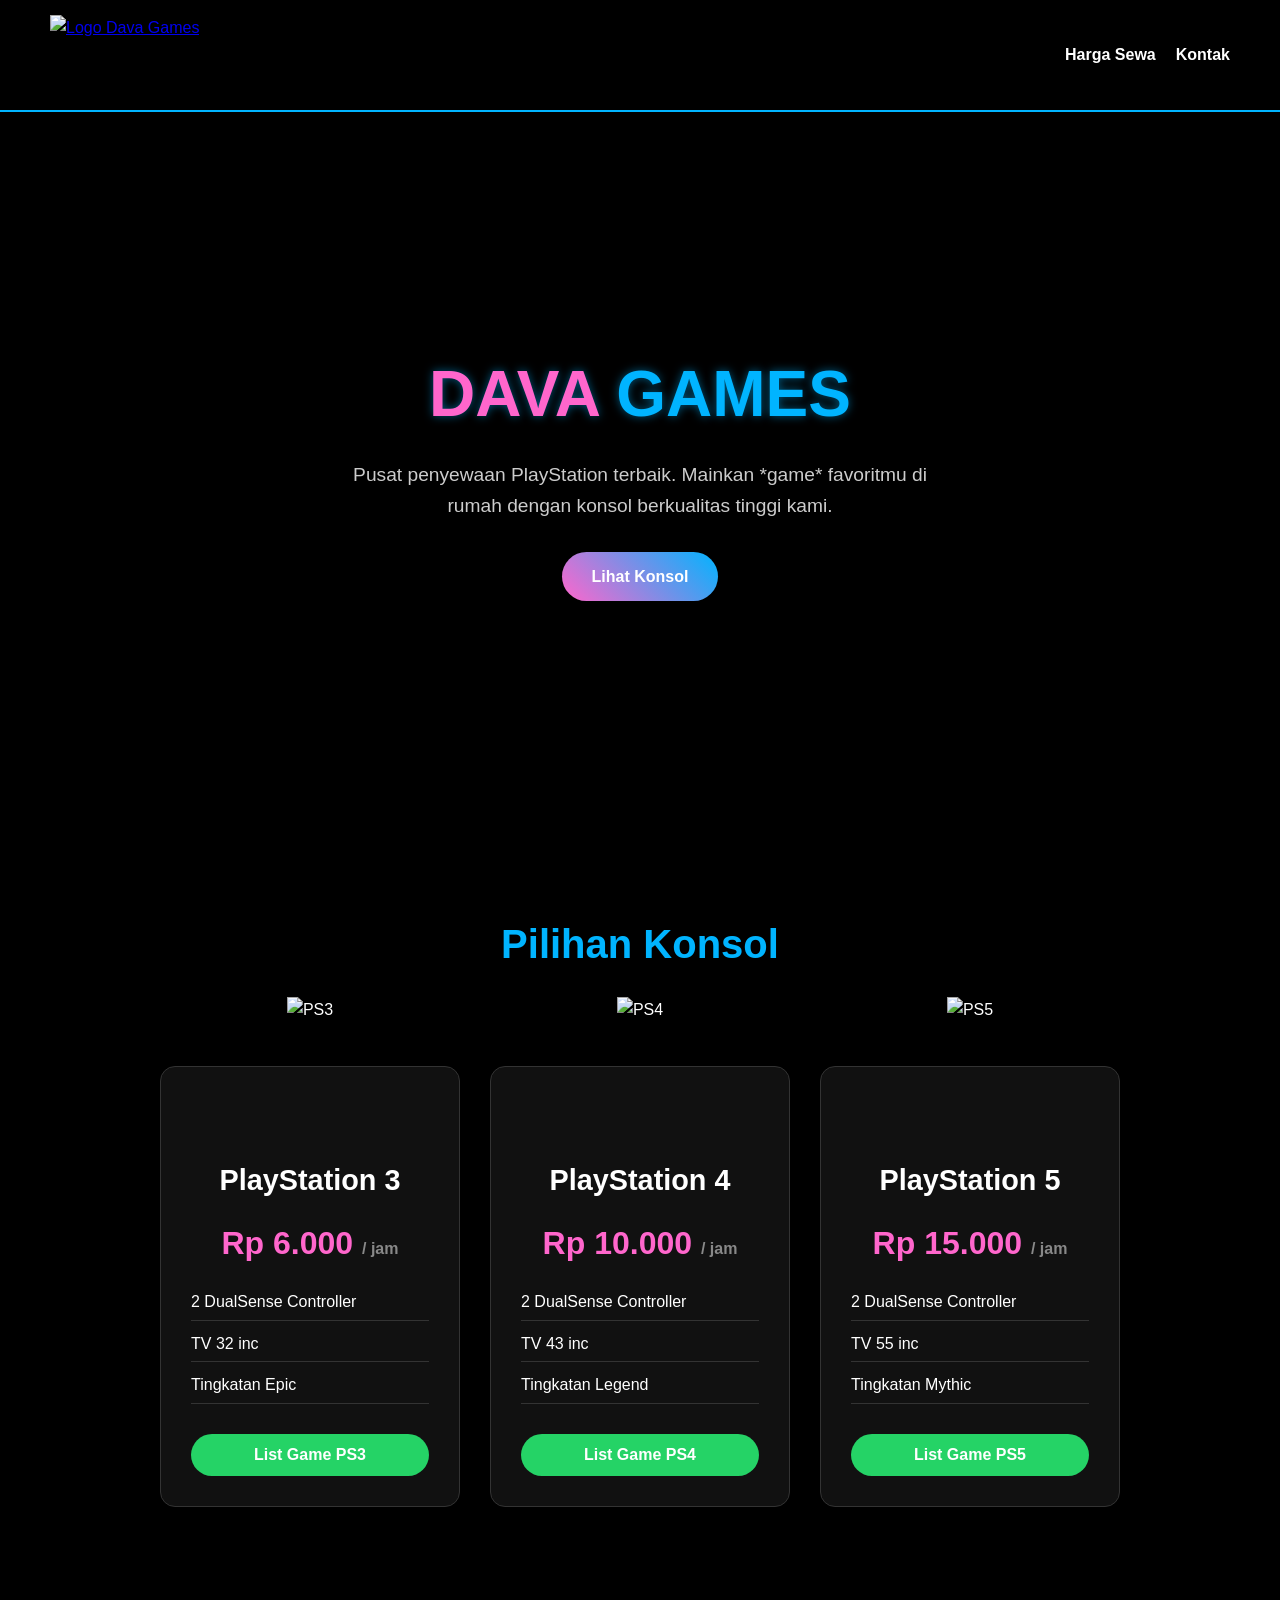
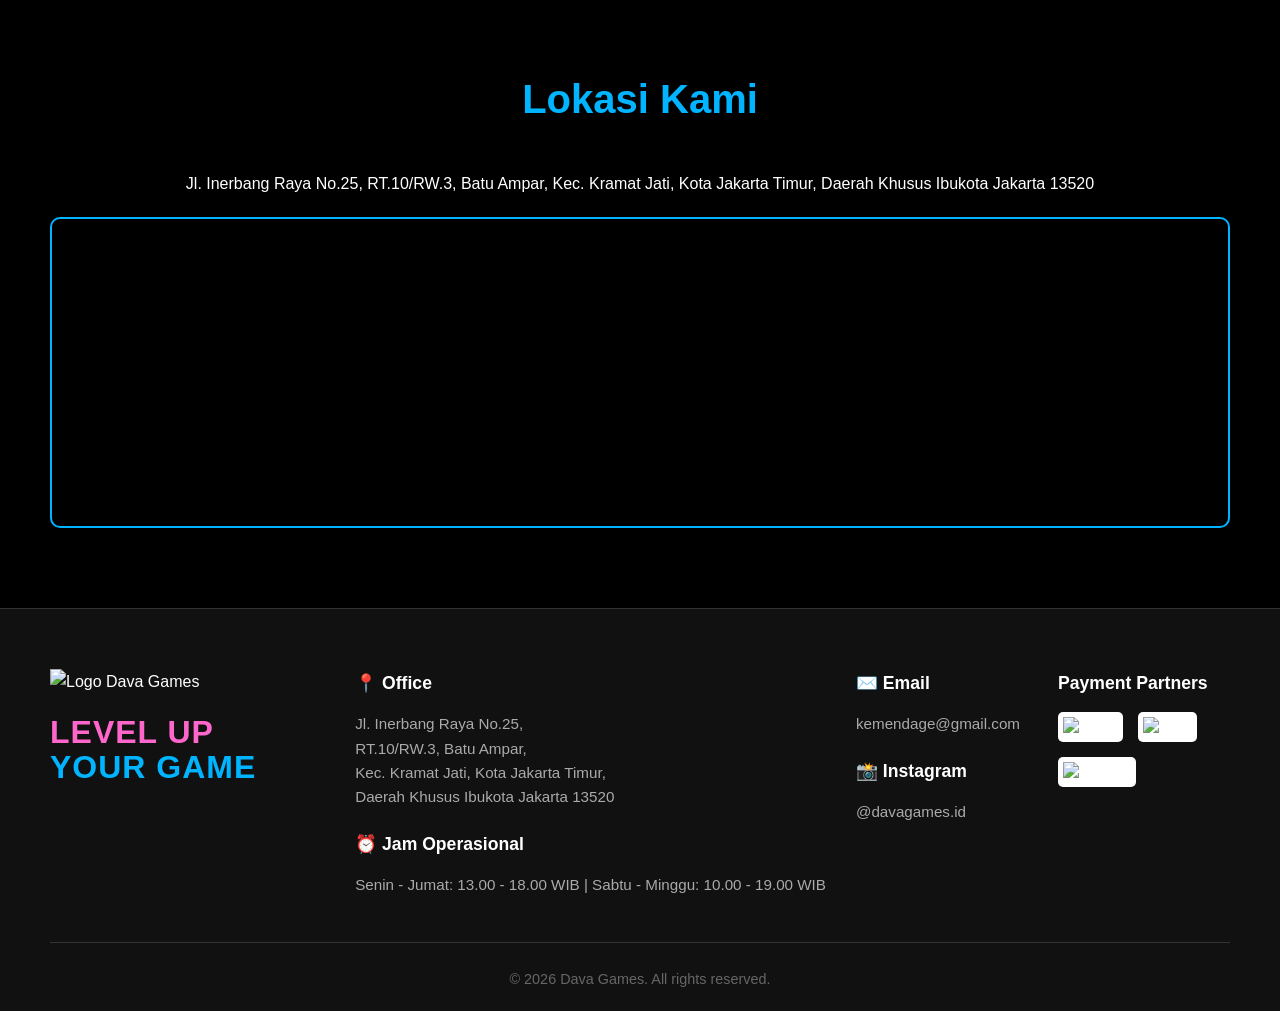
==== index.html @ 0c89ca35 "Add base file" ====
<!DOCTYPE html>
<html lang="id">
<head>
    <meta charset="UTF-8">
    <meta name="viewport" content="width=device-width, initial-scale=1.0">
    <title>Dava Games | Rental PlayStation</title>
    <link rel="stylesheet" href="style.css">
</head>
<body>

<nav>
        <div class="logo">
            <a href="index.html"><img src="image/logo.png" alt="Logo Dava Games"></a>
        </div>
        <ul class="nav-links">
            <li><a href="harga.html">Harga Sewa</a></li>
            <li><a href="#kontak">Kontak</a></li>
        </ul>
    </nav>

    <section id="beranda" class="hero">
        <div class="hero-content">
            <h1><span class="text-pink">DAVA</span> <span class="text-cyan">GAMES</span></h1>
            <p>Pusat penyewaan PlayStation terbaik. Mainkan *game* favoritmu di rumah dengan konsol berkualitas tinggi kami.</p>
            <a href="harga.html" class="btn">Lihat Konsol</a>
        </div>
    </section>

    <section id="harga" class="pricing">
        <h2>Pilihan Konsol</h2>
        <div class="cards">
            <div class="card">
                <img src="image/ps3.png" alt="PS3" class="konsol-img">
                
                <h3>PlayStation 3</h3>
                <p class="price">Rp 6.000 <span>/ jam</span></p>
                <ul>
                    <li>2 DualSense Controller</li>
                    <li>TV 32 inc</li>
                    <li>Tingkatan Epic</li>
                </ul>
                <button class="btn-pesan" onclick="window.location.href='list-game.html?console=ps3'">List Game PS3</button>
            </div>
            
            <div class="card">
                <img src="image/ps4.png" alt="PS4" class="konsol-img">

                <h3>PlayStation 4</h3>
                <p class="price">Rp 10.000 <span>/ jam</span></p>
                <ul>
                    <li>2 DualSense Controller</li>
                    <li>TV 43 inc</li>
                    <li>Tingkatan Legend</li>
                </ul>
                <button class="btn-pesan" onclick="window.location.href='list-game.html?console=ps4'">List Game PS4</button>
            </div>

            <div class="card">
                <img src="image/ps5.png" alt="PS5" class="konsol-img">

                <h3>PlayStation 5</h3>
                <p class="price">Rp 15.000 <span>/ jam</span></p>
                <ul>
                    <li>2 DualSense Controller</li>
                    <li>TV 55 inc</li>
                    <li>Tingkatan Mythic</li>
                </ul>
                <button class="btn-pesan" onclick="window.location.href='list-game.html?console=ps5'">List Game PS5</button>
            </div>
        </div>
    </section>

    <section id="lokasi" class="location">
        <h2>Lokasi Kami</h2>
        <p>Jl. Inerbang Raya No.25, RT.10/RW.3, Batu Ampar, Kec. Kramat Jati, Kota Jakarta Timur, Daerah Khusus Ibukota Jakarta 13520</p>
        <div class="map-container">
            <iframe 
                src="https://www.google.com/maps/embed?pb=!1m18!1m12!1m3!1d3965.8606044359303!2d106.85907677475114!3d-6.282049193706825!2m3!1f0!2f0!3f0!3m2!1i1024!2i768!4f13.1!3m3!1m2!1s0x2e69f30065148895%3A0x365ca742fe2c7e9e!2sDava%20Games!5e0!3m2!1sid!2sid!4v1778039873879!5m2!1sid!2sid" 
                width="100%" 
                height="300" 
                style="border:0;" 
                allowfullscreen="" 
                loading="lazy" 
                referrerpolicy="no-referrer-when-downgrade">
            </iframe>
        </div>
    </section>

    <footer id="kontak">
        <div class="footer-container">
            <div class="footer-col brand-col">
                <img src="image/logo.png" alt="Logo Dava Games" class="footer-logo">
                <h2 class="footer-tagline"><span class="text-pink">LEVEL UP</span><br><span class="text-cyan">YOUR GAME</span></h2>
            </div>

            <div class="footer-col">
                <div class="contact-item">
                    <h4>📍 Office</h4>
                    <p>Jl. Inerbang Raya No.25,<br>RT.10/RW.3, Batu Ampar,<br>Kec. Kramat Jati, Kota Jakarta Timur,<br>Daerah Khusus Ibukota Jakarta 13520</p>
                </div>
                
                <div class="contact-item mt-3">
                    <h4>⏰ Jam Operasional</h4>
                    <p style="white-space: nowrap;">Senin - Jumat: 13.00 - 18.00 WIB | Sabtu - Minggu: 10.00 - 19.00 WIB</p>
                </div>
            </div>

            <div class="footer-col">
                <div class="contact-item">
                    <h4>✉️ Email</h4>
                    <p>kemendage@gmail.com</p>
                </div>
                <div class="contact-item mt-3">
                    <h4>📸 Instagram</h4>
                    <p>@davagames.id</p>
                </div>
            </div>

            <div class="footer-col payment-col">
                <h4>Payment Partners</h4>
                <div class="payment-logos">
                    <img src="image/qris_logo.png" alt="QRIS" class="pay-img">
                    <img src="image/bca.png" alt="BCA" class="pay-img">
                    <img src="image/mandiri.png" alt="Mandiri" class="pay-img">
                </div>
            </div>
        </div>
        
        <div class="footer-bottom">
            <p>&copy; 2026 Dava Games. All rights reserved.</p>
        </div>
    </footer>

    <script src="script.js"></script>
</body>
</html>
---- style.css ----
/* Reset & Tema Warna dari Logo */
:root {
    --hitam-pekat: #000000;
    --abu-gelap: #111111;
    --biru-cyan: #00b4ff; /* Diambil dari tulisan GAMES */
    --pink-neon: #ff66cc; /* Diambil dari tulisan DAVA */
    --teks-putih: #ffffff;
}

* {
    margin: 0;
    padding: 0;
    box-sizing: border-box;
    font-family: 'Segoe UI', Tahoma, Geneva, Verdana, sans-serif;
    scroll-behavior: smooth;
}

body {
    background-color: var(--hitam-pekat);
    color: var(--teks-putih);
    line-height: 1.6;
}

/* Pewarnaan Teks Khusus */
.text-pink { color: var(--pink-neon); }
.text-cyan { color: var(--biru-cyan); }

/* Navigasi */
nav {
    display: flex;
    justify-content: space-between;
    align-items: center;
    padding: 15px 50px;
    background-color: rgba(0, 0, 0, 0.9);
    position: sticky;
    top: 0;
    z-index: 1000;
    border-bottom: 2px solid var(--biru-cyan);
    transition: all 0.4s ease; /* Efek halus saat padding berubah */
}

.logo img {
    height: 80px; /* Ukuran awal saat di paling atas */
    width: auto;
    display: block;
    transition: height 0.4s ease; /* Efek halus saat logo mengecil/membesar */
}

/* Class tambahan saat layar di-scroll ke bawah */
nav.nav-scrolled {
    padding: 5px 50px; /* Padding atas bawah mengecil */
    background-color: rgba(0, 0, 0, 0.98); /* Warna background sedikit lebih pekat */
}

nav.nav-scrolled .logo img {
    height: 60px; /* Logo mengecil saat di-scroll */
}

.nav-links {
    list-style: none;
    display: flex;
    gap: 20px;
}

.nav-links a {
    color: var(--teks-putih);
    text-decoration: none;
    font-weight: bold;
    transition: color 0.3s ease;
}

.nav-links a:hover {
    color: var(--pink-neon);
}

/* Hero Section */
.hero {
    height: 80vh;
    display: flex;
    justify-content: center;
    align-items: center;
    text-align: center;
    /* Efek gelap di background agar teks terbaca jelas */
    background: linear-gradient(rgba(0,0,0,0.8), rgba(0,0,0,0.9)), url('https://images.unsplash.com/photo-1606144042614-b2417e99c4e3?q=80&w=2070') center/cover;
    padding: 0 20px;
}

.hero h1 {
    font-size: 4rem;
    margin-bottom: 15px;
    text-shadow: 0 0 10px rgba(0, 180, 255, 0.5); /* Efek cahaya */
}

.hero p {
    font-size: 1.2rem;
    max-width: 600px;
    margin: 0 auto 30px;
    color: #cccccc;
}

.btn {
    padding: 12px 30px;
    background: linear-gradient(45deg, var(--pink-neon), var(--biru-cyan));
    color: var(--teks-putih);
    text-decoration: none;
    font-weight: bold;
    border-radius: 25px;
    transition: transform 0.3s, box-shadow 0.3s;
    display: inline-block;
}

.btn:hover {
    transform: scale(1.05);
    box-shadow: 0 0 15px var(--biru-cyan);
}

/* Pricing Section */
.pricing, .location {
    padding: 80px 50px;
    text-align: center;
}

.pricing h2, .location h2 {
    margin-bottom: 40px;
    color: var(--biru-cyan);
    font-size: 2.5rem;
}

.cards {
    display: flex;
    justify-content: center;
    gap: 30px;
    flex-wrap: wrap;
}

.card {
    background-color: var(--abu-gelap);
    padding: 30px;
    padding-top: 90px; /* DIBESARKAN: Memberi ruang ekstra agar teks tidak tertabrak gambar */
    border-radius: 15px;
    width: 300px;
    border: 1px solid #333;
    transition: all 0.3s ease;
    position: relative;
    margin-top: 50px; /* TAMBAHAN: Memberi jarak dari judul "Pilihan Konsol" ke kotak */
}

/* Efek menyala saat mouse diarahkan ke kotak harga */
.card:hover {
    transform: translateY(-10px);
    border-color: var(--pink-neon);
    box-shadow: 0 0 20px rgba(255, 102, 204, 0.3);
}

.card h3 {
    font-size: 1.8rem;
    margin-bottom: 15px;
    color: var(--teks-putih);
}

.price {
    font-size: 2rem;
    color: var(--pink-neon);
    font-weight: bold;
    margin-bottom: 20px;
}

.price span {
    font-size: 1rem;
    color: #888;
}

.card ul {
    list-style: none;
    margin-bottom: 30px;
    text-align: left;
}

.card ul li {
    margin-bottom: 10px;
    padding-bottom: 5px;
    border-bottom: 1px solid #333;
}

.btn-pesan {
    width: 100%;
    padding: 12px;
    background-color: #25D366; 
    color: white;
    border: none;
    font-size: 1rem;
    font-weight: bold;
    border-radius: 25px;
    cursor: pointer;
    transition: background-color 0.3s, transform 0.2s;
}

.btn-pesan:hover {
    background-color: #1ebe57;
    transform: scale(1.05);
}

/* Lokasi */
.map-container {
    margin-top: 20px;
    border-radius: 10px;
    overflow: hidden;
    border: 2px solid var(--biru-cyan);
}

/* --- UPDATE FOOTER 4 KOLOM --- */
footer {
    background-color: var(--abu-gelap);
    padding: 60px 50px 20px; /* Padding diperbesar agar luas */
    border-top: 1px solid #333;
    color: var(--teks-putih);
}

.footer-container {
    display: grid;
    grid-template-columns: 1.6fr 1fr 1fr 1fr; /* Membagi menjadi 4 kolom, kolom pertama sedikit lebih lebar */
    gap: 30px;
    margin-bottom: 40px;
    text-align: left; /* Teks rata kiri seperti contoh Bobobox */
}

/* Styling Judul Tiap Kolom */
.footer-col h4 {
    color: var(--teks-putih);
    font-size: 1.1rem;
    margin-bottom: 15px;
    display: flex;
    align-items: center;
    gap: 8px;
}

.footer-col p {
    color: #aaaaaa;
    font-size: 0.95rem;
    line-height: 1.6;
    margin-bottom: 5px;
}

/* Kolom 1 (Brand) */
.footer-logo {
    height: 70px; /* Ukuran logo di footer */
    width: auto;
    margin-bottom: 20px;
}

.footer-tagline {
    font-size: 2rem;
    line-height: 1.1;
    letter-spacing: 1px;
}

.contact-item.mt-3 {
    margin-top: 20px;
}

/* Styling Payment Partners (Gaya Label/Logo) */
.payment-logos {
    display: flex;
    gap: 10px;
    flex-wrap: wrap;
}

.pay-badge {
    padding: 6px 15px;
    border-radius: 5px;
    font-weight: 900;
    font-size: 0.9rem;
    background-color: #ffffff; /* Latar putih agar warna logo asli terlihat */
    display: inline-block;
}

/* Styling Payment Partners (Menggunakan Gambar) */
.payment-logos {
    display: flex;
    gap: 15px; /* Jarak antar logo bank */
    flex-wrap: wrap;
    align-items: center; /* Memastikan logo sejajar di tengah secara vertikal */
}

.pay-img {
    height: 30px; /* Atur tinggi gambar logo di sini. Ubah angka ini jika logo terlalu besar/kecil */
    width: auto;
    object-fit: contain;
    background-color: white; /* Memberi latar putih (opsional, bagus jika logo bank-nya gelap) */
    padding: 5px;
    border-radius: 5px;
}

/* Copyright Bawah */
.footer-bottom {
    text-align: center;
    padding-top: 25px;
    border-top: 1px solid #333;
}

.footer-bottom p {
    color: #666666;
    font-size: 0.9rem;
    margin: 0;
}

/* --- RESPONSIF UNTUK HP --- */
@media (max-width: 900px) {
    /* Jika dibuka di layar kecil/HP, jadikan 1 baris ke bawah */
    .footer-container {
        grid-template-columns: 1fr; 
        text-align: center;
        gap: 40px;
    }
    
    .footer-col h4 {
        justify-content: center;
    }

    .payment-logos {
        justify-content: center;
    }
}

/* --- UPDATE PADA GAMBAR KONSOL --- */
.konsol-img {
    position: absolute;
    height: 140px; /* KITA GUNAKAN HEIGHT: Agar tinggi PS3, PS4, dan PS5 sama rata */
    width: auto;   /* Lebar akan menyesuaikan proporsi asli secara otomatis */
    top: -70px;    /* Ditarik lebih tinggi ke atas menembus batas kotak */
    z-index: 10;
    transition: transform 0.3s ease;
    /* Opsional: Menambahkan sedikit bayangan agar efek 3D lebih terasa */
    filter: drop-shadow(0px 10px 10px rgba(0,0,0,0.8)); 
}

/* --- UPDATE PADA GAMBAR KONSOL --- */
.konsol-img {
    position: absolute;
    height: 140px; 
    width: auto;   
    top: -70px;    
    
    /* Tambahan kode untuk mengetengahkan SEMUA gambar */
    left: 50%;
    transform: translateX(-50%);
    
    z-index: 10;
    transition: transform 0.3s ease;
    filter: drop-shadow(0px 10px 10px rgba(0,0,0,0.8)); 
}

/* HAPUS kode .img-ps3, .img-ps4, .img-ps5 yang lama karena sekarang semuanya di tengah */

/* --- UPDATE EFEK ANIMASI MELAYANG --- */
/* Sekarang efek animasinya dibuat sama untuk semua konsol */
.card:hover .konsol-img {
    /* Tetap di tengah (-50%), lalu naik ke atas (-10px), dan sedikit membesar (scale) */
    transform: translate(-50%, -10px) scale(1.05); 
}

/* =========================================
   STYLE KHUSUS HALAMAN KATALOG GAME 
   ========================================= */

.filter-section {
    background-color: var(--abu-gelap);
    padding: 30px 50px;
    border-bottom: 1px solid #333;
}

.filter-container {
    display: flex;
    justify-content: center;
    align-items: center;
    gap: 20px;
    flex-wrap: wrap;
}

.filter-box, .search-box {
    background-color: #2a2a2a;
    padding: 10px 20px;
    border-radius: 30px;
    display: flex;
    align-items: center;
    gap: 10px;
}

.filter-box label {
    font-size: 0.8rem;
    color: #aaa;
    text-transform: uppercase;
}

.filter-box select, .search-box input {
    background: transparent;
    border: none;
    color: white;
    font-size: 1rem;
    outline: none;
    cursor: pointer;
}

.search-box {
    background-color: #333;
}

.search-icon {
    background-color: #ffcc00; /* Warna kuning khas tombol search PS */
    color: black;
    border-radius: 50%;
    width: 30px;
    height: 30px;
    display: flex;
    justify-content: center;
    align-items: center;
    font-size: 0.9rem;
}

/* Grid Katalog Game */
.game-katalog {
    padding: 40px 50px 80px;
    min-height: 50vh;
}

.game-grid {
    display: grid;
    /* Grid otomatis menyesuaikan layar, minimal lebar card 220px */
    grid-template-columns: repeat(auto-fill, minmax(220px, 1fr));
    gap: 25px;
}

.game-card-item {
    background-color: #1e1e1e;
    border-radius: 15px;
    overflow: hidden;
    position: relative;
    cursor: pointer;
    transition: transform 0.3s ease, box-shadow 0.3s ease;
}

.game-card-item:hover {
    transform: scale(1.05);
    box-shadow: 0 10px 20px rgba(0, 180, 255, 0.2);
}

.game-cover {
    width: 100%;
    aspect-ratio: 3 / 4; /* Rasio standar cover game */
    object-fit: cover;
    display: block;
}

/* Efek gradasi hitam di bawah cover game untuk teks */
.game-info-overlay {
    position: absolute;
    bottom: 0;
    left: 0;
    right: 0;
    padding: 30px 15px 15px;
    background: linear-gradient(to top, rgba(0,0,0,1) 0%, rgba(0,0,0,0.8) 50%, rgba(0,0,0,0) 100%);
}

.game-title {
    font-size: 1.1rem;
    margin-bottom: 8px;
    color: white;
    font-weight: bold;
    /* Membuat teks yang terlalu panjang jadi titik-titik (...) */
    white-space: nowrap;
    overflow: hidden;
    text-overflow: ellipsis;
}

.badge {
    font-size: 0.7rem;
    background-color: white;
    color: black;
    padding: 3px 6px;
    border-radius: 4px;
    font-weight: bold;
    margin-right: 5px;
}

/* Badge khusus PS5 warna putih, PS4 warna biru, PS3 warna hitam */
.badge.ps5 { background-color: white; color: black; }
.badge.ps4 { background-color: #00439c; color: white; }
.badge.ps3 { background-color: #333; color: white; border: 1px solid #666; }

/* --- STYLE HALAMAN HARGA --- */
.harga-header {
    text-align: center;
    padding: 50px 20px;
}

.header-icon {
    height: 80px;
    margin-bottom: 10px;
}

.harga-header h1 {
    font-size: 5rem;
    color: white;
    font-family: 'Arial Black', sans-serif;
}

.harga-header p {
    color: #ccc;
    font-size: 1.2rem;
}

.section-title {
    text-align: center;
    color: var(--biru-cyan);
    margin-bottom: 40px;
    font-size: 2rem;
}

/* Home Rental Layout (Foto 3) */
.home-rental {
    padding: 50px;
    background-color: #000;
}

.home-grid {
    display: flex;
    justify-content: center;
    align-items: center;
    gap: 20px;
    flex-wrap: wrap;
}

.home-card {
    background-color: #1e1e1e;
    border-radius: 30px;
    padding: 30px;
    width: 320px;
    border: 2px solid #333;
    position: relative;
}

.home-card-header {
    display: flex;
    justify-content: space-between;
    align-items: center;
    margin-bottom: 25px;
}

.home-card-header h3 {
    font-size: 2.5rem;
    color: white;
}

.home-card-header span {
    font-size: 0.9rem;
    color: #aaa;
}

.price-pill {
    background-color: #333;
    color: white;
    padding: 15px;
    border-radius: 50px;
    text-align: center;
    font-weight: bold;
    margin-bottom: 15px;
    border: 1px solid var(--biru-cyan);
    cursor: pointer;
    transition: 0.3s;
}

.price-pill:hover {
    background-color: var(--biru-cyan);
    color: black;
}

/* Highlight PS 5 */
.best-seller {
    background-color: #ffcc00; /* Warna kuning seperti di foto */
    transform: scale(1.1);
    z-index: 5;
    border: none;
}

.best-seller .home-card-header h3, 
.best-seller .home-card-header span {
    color: black;
}

.best-seller .price-pill {
    background-color: black;
    color: #ffcc00;
    border: none;
}

.badge-terbaik {
    position: absolute;
    bottom: -15px;
    left: 50%;
    transform: translateX(-50%);
    background-color: black;
    color: white;
    padding: 5px 20px;
    border-radius: 10px;
    font-weight: bold;
    font-size: 0.8rem;
}
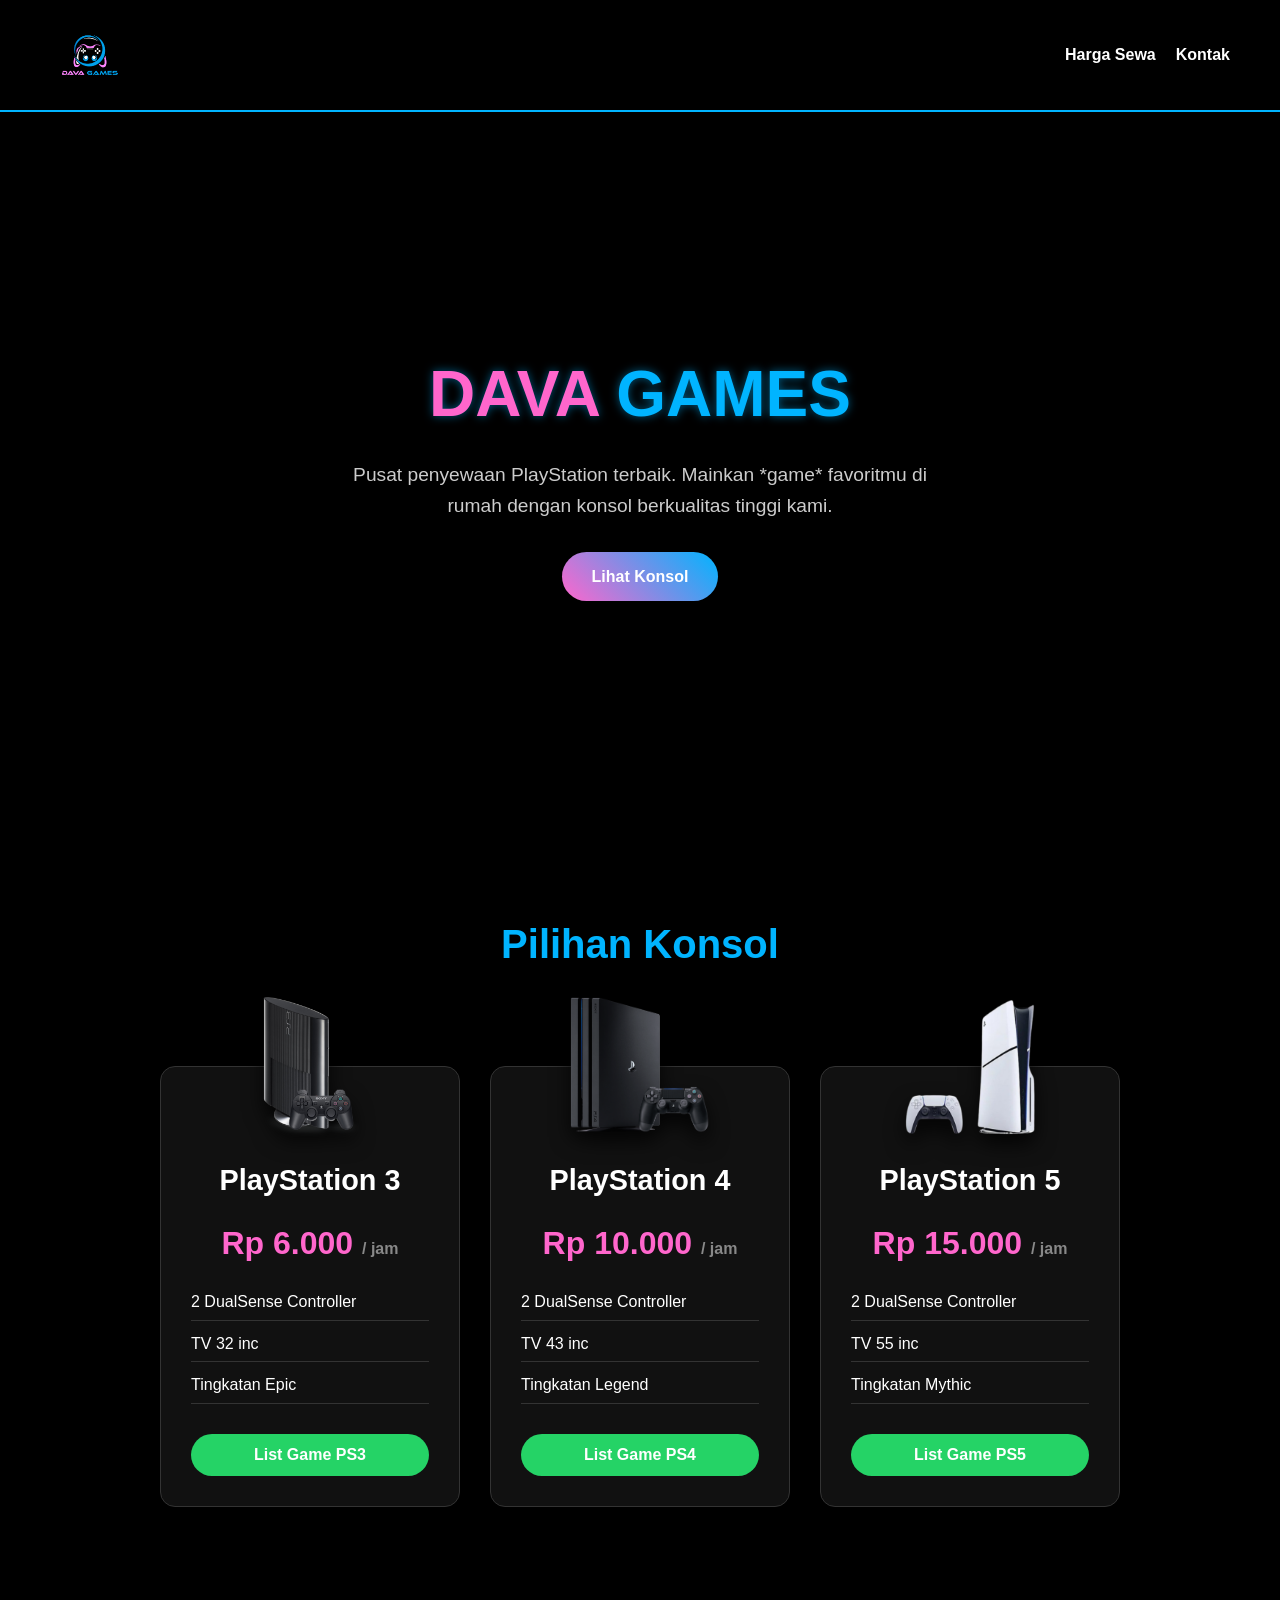
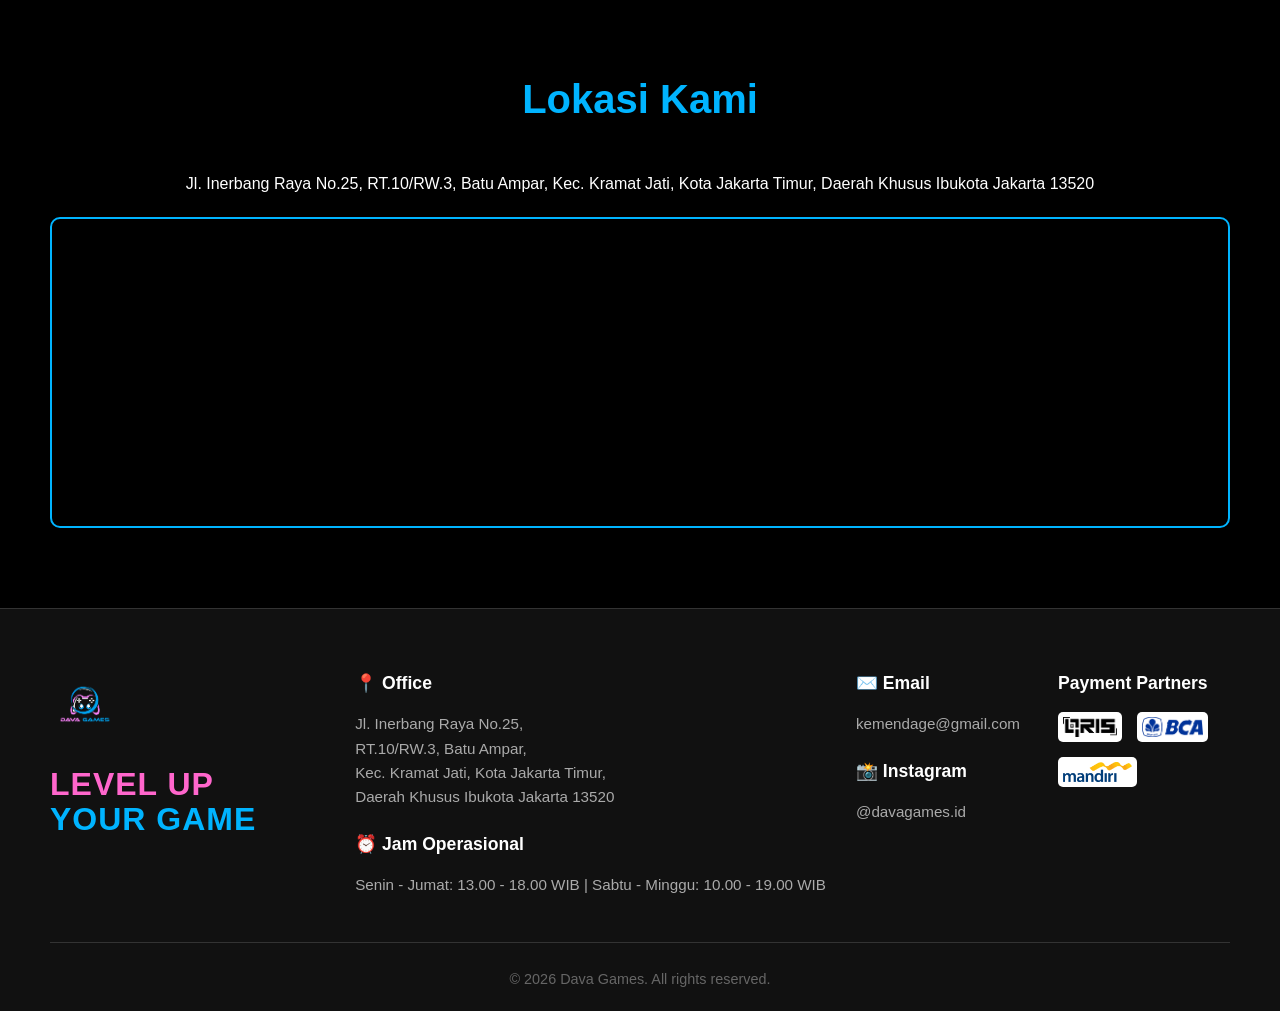
==== commit c830e79c: "update web responsif semua device" ====
--- a/index.html
+++ b/index.html
@@ -1,136 +1,136 @@
-<!DOCTYPE html>
-<html lang="id">
-<head>
-    <meta charset="UTF-8">
-    <meta name="viewport" content="width=device-width, initial-scale=1.0">
-    <title>Dava Games | Rental PlayStation</title>
-    <link rel="stylesheet" href="style.css">
-</head>
-<body>
-
-<nav>
-        <div class="logo">
-            <a href="index.html"><img src="image/logo.png" alt="Logo Dava Games"></a>
-        </div>
-        <ul class="nav-links">
-            <li><a href="harga.html">Harga Sewa</a></li>
-            <li><a href="#kontak">Kontak</a></li>
-        </ul>
-    </nav>
-
-    <section id="beranda" class="hero">
-        <div class="hero-content">
-            <h1><span class="text-pink">DAVA</span> <span class="text-cyan">GAMES</span></h1>
-            <p>Pusat penyewaan PlayStation terbaik. Mainkan *game* favoritmu di rumah dengan konsol berkualitas tinggi kami.</p>
-            <a href="harga.html" class="btn">Lihat Konsol</a>
-        </div>
-    </section>
-
-    <section id="harga" class="pricing">
-        <h2>Pilihan Konsol</h2>
-        <div class="cards">
-            <div class="card">
-                <img src="image/ps3.png" alt="PS3" class="konsol-img">
-                
-                <h3>PlayStation 3</h3>
-                <p class="price">Rp 6.000 <span>/ jam</span></p>
-                <ul>
-                    <li>2 DualSense Controller</li>
-                    <li>TV 32 inc</li>
-                    <li>Tingkatan Epic</li>
-                </ul>
-                <button class="btn-pesan" onclick="window.location.href='list-game.html?console=ps3'">List Game PS3</button>
-            </div>
-            
-            <div class="card">
-                <img src="image/ps4.png" alt="PS4" class="konsol-img">
-
-                <h3>PlayStation 4</h3>
-                <p class="price">Rp 10.000 <span>/ jam</span></p>
-                <ul>
-                    <li>2 DualSense Controller</li>
-                    <li>TV 43 inc</li>
-                    <li>Tingkatan Legend</li>
-                </ul>
-                <button class="btn-pesan" onclick="window.location.href='list-game.html?console=ps4'">List Game PS4</button>
-            </div>
-
-            <div class="card">
-                <img src="image/ps5.png" alt="PS5" class="konsol-img">
-
-                <h3>PlayStation 5</h3>
-                <p class="price">Rp 15.000 <span>/ jam</span></p>
-                <ul>
-                    <li>2 DualSense Controller</li>
-                    <li>TV 55 inc</li>
-                    <li>Tingkatan Mythic</li>
-                </ul>
-                <button class="btn-pesan" onclick="window.location.href='list-game.html?console=ps5'">List Game PS5</button>
-            </div>
-        </div>
-    </section>
-
-    <section id="lokasi" class="location">
-        <h2>Lokasi Kami</h2>
-        <p>Jl. Inerbang Raya No.25, RT.10/RW.3, Batu Ampar, Kec. Kramat Jati, Kota Jakarta Timur, Daerah Khusus Ibukota Jakarta 13520</p>
-        <div class="map-container">
-            <iframe 
-                src="https://www.google.com/maps/embed?pb=!1m18!1m12!1m3!1d3965.8606044359303!2d106.85907677475114!3d-6.282049193706825!2m3!1f0!2f0!3f0!3m2!1i1024!2i768!4f13.1!3m3!1m2!1s0x2e69f30065148895%3A0x365ca742fe2c7e9e!2sDava%20Games!5e0!3m2!1sid!2sid!4v1778039873879!5m2!1sid!2sid" 
-                width="100%" 
-                height="300" 
-                style="border:0;" 
-                allowfullscreen="" 
-                loading="lazy" 
-                referrerpolicy="no-referrer-when-downgrade">
-            </iframe>
-        </div>
-    </section>
-
-    <footer id="kontak">
-        <div class="footer-container">
-            <div class="footer-col brand-col">
-                <img src="image/logo.png" alt="Logo Dava Games" class="footer-logo">
-                <h2 class="footer-tagline"><span class="text-pink">LEVEL UP</span><br><span class="text-cyan">YOUR GAME</span></h2>
-            </div>
-
-            <div class="footer-col">
-                <div class="contact-item">
-                    <h4>📍 Office</h4>
-                    <p>Jl. Inerbang Raya No.25,<br>RT.10/RW.3, Batu Ampar,<br>Kec. Kramat Jati, Kota Jakarta Timur,<br>Daerah Khusus Ibukota Jakarta 13520</p>
-                </div>
-                
-                <div class="contact-item mt-3">
-                    <h4>⏰ Jam Operasional</h4>
-                    <p style="white-space: nowrap;">Senin - Jumat: 13.00 - 18.00 WIB | Sabtu - Minggu: 10.00 - 19.00 WIB</p>
-                </div>
-            </div>
-
-            <div class="footer-col">
-                <div class="contact-item">
-                    <h4>✉️ Email</h4>
-                    <p>kemendage@gmail.com</p>
-                </div>
-                <div class="contact-item mt-3">
-                    <h4>📸 Instagram</h4>
-                    <p>@davagames.id</p>
-                </div>
-            </div>
-
-            <div class="footer-col payment-col">
-                <h4>Payment Partners</h4>
-                <div class="payment-logos">
-                    <img src="image/qris_logo.png" alt="QRIS" class="pay-img">
-                    <img src="image/bca.png" alt="BCA" class="pay-img">
-                    <img src="image/mandiri.png" alt="Mandiri" class="pay-img">
-                </div>
-            </div>
-        </div>
-        
-        <div class="footer-bottom">
-            <p>&copy; 2026 Dava Games. All rights reserved.</p>
-        </div>
-    </footer>
-
-    <script src="script.js"></script>
-</body>
+<!DOCTYPE html>
+<html lang="id">
+<head>
+    <meta charset="UTF-8">
+    <meta name="viewport" content="width=device-width, initial-scale=1.0">
+    <title>Dava Games | Rental PlayStation</title>
+    <link rel="stylesheet" href="style.css">
+</head>
+<body>
+
+<nav>
+        <div class="logo">
+            <a href="index.html"><img src="image/logo.png" alt="Logo Dava Games"></a>
+        </div>
+        <ul class="nav-links">
+            <li><a href="harga.html">Harga Sewa</a></li>
+            <li><a href="#kontak">Kontak</a></li>
+        </ul>
+    </nav>
+
+    <section id="beranda" class="hero">
+        <div class="hero-content">
+            <h1><span class="text-pink">DAVA</span> <span class="text-cyan">GAMES</span></h1>
+            <p>Pusat penyewaan PlayStation terbaik. Mainkan *game* favoritmu di rumah dengan konsol berkualitas tinggi kami.</p>
+            <a href="harga.html" class="btn">Lihat Konsol</a>
+        </div>
+    </section>
+
+    <section id="harga" class="pricing">
+        <h2>Pilihan Konsol</h2>
+        <div class="cards">
+            <div class="card">
+                <img src="image/ps3.png" alt="PS3" class="konsol-img">
+                
+                <h3>PlayStation 3</h3>
+                <p class="price">Rp 6.000 <span>/ jam</span></p>
+                <ul>
+                    <li>2 DualSense Controller</li>
+                    <li>TV 32 inc</li>
+                    <li>Tingkatan Epic</li>
+                </ul>
+                <button class="btn-pesan" onclick="window.location.href='list-game.html?console=ps3'">List Game PS3</button>
+            </div>
+            
+            <div class="card">
+                <img src="image/ps4.png" alt="PS4" class="konsol-img">
+
+                <h3>PlayStation 4</h3>
+                <p class="price">Rp 10.000 <span>/ jam</span></p>
+                <ul>
+                    <li>2 DualSense Controller</li>
+                    <li>TV 43 inc</li>
+                    <li>Tingkatan Legend</li>
+                </ul>
+                <button class="btn-pesan" onclick="window.location.href='list-game.html?console=ps4'">List Game PS4</button>
+            </div>
+
+            <div class="card">
+                <img src="image/ps5.png" alt="PS5" class="konsol-img">
+
+                <h3>PlayStation 5</h3>
+                <p class="price">Rp 15.000 <span>/ jam</span></p>
+                <ul>
+                    <li>2 DualSense Controller</li>
+                    <li>TV 55 inc</li>
+                    <li>Tingkatan Mythic</li>
+                </ul>
+                <button class="btn-pesan" onclick="window.location.href='list-game.html?console=ps5'">List Game PS5</button>
+            </div>
+        </div>
+    </section>
+
+    <section id="lokasi" class="location">
+        <h2>Lokasi Kami</h2>
+        <p>Jl. Inerbang Raya No.25, RT.10/RW.3, Batu Ampar, Kec. Kramat Jati, Kota Jakarta Timur, Daerah Khusus Ibukota Jakarta 13520</p>
+        <div class="map-container">
+            <iframe 
+                src="https://www.google.com/maps/embed?pb=!1m18!1m12!1m3!1d3965.8606044359303!2d106.85907677475114!3d-6.282049193706825!2m3!1f0!2f0!3f0!3m2!1i1024!2i768!4f13.1!3m3!1m2!1s0x2e69f30065148895%3A0x365ca742fe2c7e9e!2sDava%20Games!5e0!3m2!1sid!2sid!4v1778039873879!5m2!1sid!2sid" 
+                width="100%" 
+                height="300" 
+                style="border:0;" 
+                allowfullscreen="" 
+                loading="lazy" 
+                referrerpolicy="no-referrer-when-downgrade">
+            </iframe>
+        </div>
+    </section>
+
+    <footer id="kontak">
+        <div class="footer-container">
+            <div class="footer-col brand-col">
+                <img src="image/logo.png" alt="Logo Dava Games" class="footer-logo">
+                <h2 class="footer-tagline"><span class="text-pink">LEVEL UP</span><br><span class="text-cyan">YOUR GAME</span></h2>
+            </div>
+
+            <div class="footer-col">
+                <div class="contact-item">
+                    <h4>📍 Office</h4>
+                    <p>Jl. Inerbang Raya No.25,<br>RT.10/RW.3, Batu Ampar,<br>Kec. Kramat Jati, Kota Jakarta Timur,<br>Daerah Khusus Ibukota Jakarta 13520</p>
+                </div>
+                
+                <div class="contact-item mt-3">
+                    <h4>⏰ Jam Operasional</h4>
+                    <p style="white-space: nowrap;">Senin - Jumat: 13.00 - 18.00 WIB | Sabtu - Minggu: 10.00 - 19.00 WIB</p>
+                </div>
+            </div>
+
+            <div class="footer-col">
+                <div class="contact-item">
+                    <h4>✉️ Email</h4>
+                    <p>kemendage@gmail.com</p>
+                </div>
+                <div class="contact-item mt-3">
+                    <h4>📸 Instagram</h4>
+                    <p>@davagames.id</p>
+                </div>
+            </div>
+
+            <div class="footer-col payment-col">
+                <h4>Payment Partners</h4>
+                <div class="payment-logos">
+                    <img src="image/qris_logo.png" alt="QRIS" class="pay-img">
+                    <img src="image/bca.png" alt="BCA" class="pay-img">
+                    <img src="image/mandiri.png" alt="Mandiri" class="pay-img">
+                </div>
+            </div>
+        </div>
+        
+        <div class="footer-bottom">
+            <p>&copy; 2026 Dava Games. All rights reserved.</p>
+        </div>
+    </footer>
+
+    <script src="script.js"></script>
+</body>
 </html>
--- a/style.css
+++ b/style.css
@@ -1,607 +1,690 @@
-/* Reset & Tema Warna dari Logo */
-:root {
-    --hitam-pekat: #000000;
-    --abu-gelap: #111111;
-    --biru-cyan: #00b4ff; /* Diambil dari tulisan GAMES */
-    --pink-neon: #ff66cc; /* Diambil dari tulisan DAVA */
-    --teks-putih: #ffffff;
-}
-
-* {
-    margin: 0;
-    padding: 0;
-    box-sizing: border-box;
-    font-family: 'Segoe UI', Tahoma, Geneva, Verdana, sans-serif;
-    scroll-behavior: smooth;
-}
-
-body {
-    background-color: var(--hitam-pekat);
-    color: var(--teks-putih);
-    line-height: 1.6;
-}
-
-/* Pewarnaan Teks Khusus */
-.text-pink { color: var(--pink-neon); }
-.text-cyan { color: var(--biru-cyan); }
-
-/* Navigasi */
-nav {
-    display: flex;
-    justify-content: space-between;
-    align-items: center;
-    padding: 15px 50px;
-    background-color: rgba(0, 0, 0, 0.9);
-    position: sticky;
-    top: 0;
-    z-index: 1000;
-    border-bottom: 2px solid var(--biru-cyan);
-    transition: all 0.4s ease; /* Efek halus saat padding berubah */
-}
-
-.logo img {
-    height: 80px; /* Ukuran awal saat di paling atas */
-    width: auto;
-    display: block;
-    transition: height 0.4s ease; /* Efek halus saat logo mengecil/membesar */
-}
-
-/* Class tambahan saat layar di-scroll ke bawah */
-nav.nav-scrolled {
-    padding: 5px 50px; /* Padding atas bawah mengecil */
-    background-color: rgba(0, 0, 0, 0.98); /* Warna background sedikit lebih pekat */
-}
-
-nav.nav-scrolled .logo img {
-    height: 60px; /* Logo mengecil saat di-scroll */
-}
-
-.nav-links {
-    list-style: none;
-    display: flex;
-    gap: 20px;
-}
-
-.nav-links a {
-    color: var(--teks-putih);
-    text-decoration: none;
-    font-weight: bold;
-    transition: color 0.3s ease;
-}
-
-.nav-links a:hover {
-    color: var(--pink-neon);
-}
-
-/* Hero Section */
-.hero {
-    height: 80vh;
-    display: flex;
-    justify-content: center;
-    align-items: center;
-    text-align: center;
-    /* Efek gelap di background agar teks terbaca jelas */
-    background: linear-gradient(rgba(0,0,0,0.8), rgba(0,0,0,0.9)), url('https://images.unsplash.com/photo-1606144042614-b2417e99c4e3?q=80&w=2070') center/cover;
-    padding: 0 20px;
-}
-
-.hero h1 {
-    font-size: 4rem;
-    margin-bottom: 15px;
-    text-shadow: 0 0 10px rgba(0, 180, 255, 0.5); /* Efek cahaya */
-}
-
-.hero p {
-    font-size: 1.2rem;
-    max-width: 600px;
-    margin: 0 auto 30px;
-    color: #cccccc;
-}
-
-.btn {
-    padding: 12px 30px;
-    background: linear-gradient(45deg, var(--pink-neon), var(--biru-cyan));
-    color: var(--teks-putih);
-    text-decoration: none;
-    font-weight: bold;
-    border-radius: 25px;
-    transition: transform 0.3s, box-shadow 0.3s;
-    display: inline-block;
-}
-
-.btn:hover {
-    transform: scale(1.05);
-    box-shadow: 0 0 15px var(--biru-cyan);
-}
-
-/* Pricing Section */
-.pricing, .location {
-    padding: 80px 50px;
-    text-align: center;
-}
-
-.pricing h2, .location h2 {
-    margin-bottom: 40px;
-    color: var(--biru-cyan);
-    font-size: 2.5rem;
-}
-
-.cards {
-    display: flex;
-    justify-content: center;
-    gap: 30px;
-    flex-wrap: wrap;
-}
-
-.card {
-    background-color: var(--abu-gelap);
-    padding: 30px;
-    padding-top: 90px; /* DIBESARKAN: Memberi ruang ekstra agar teks tidak tertabrak gambar */
-    border-radius: 15px;
-    width: 300px;
-    border: 1px solid #333;
-    transition: all 0.3s ease;
-    position: relative;
-    margin-top: 50px; /* TAMBAHAN: Memberi jarak dari judul "Pilihan Konsol" ke kotak */
-}
-
-/* Efek menyala saat mouse diarahkan ke kotak harga */
-.card:hover {
-    transform: translateY(-10px);
-    border-color: var(--pink-neon);
-    box-shadow: 0 0 20px rgba(255, 102, 204, 0.3);
-}
-
-.card h3 {
-    font-size: 1.8rem;
-    margin-bottom: 15px;
-    color: var(--teks-putih);
-}
-
-.price {
-    font-size: 2rem;
-    color: var(--pink-neon);
-    font-weight: bold;
-    margin-bottom: 20px;
-}
-
-.price span {
-    font-size: 1rem;
-    color: #888;
-}
-
-.card ul {
-    list-style: none;
-    margin-bottom: 30px;
-    text-align: left;
-}
-
-.card ul li {
-    margin-bottom: 10px;
-    padding-bottom: 5px;
-    border-bottom: 1px solid #333;
-}
-
-.btn-pesan {
-    width: 100%;
-    padding: 12px;
-    background-color: #25D366; 
-    color: white;
-    border: none;
-    font-size: 1rem;
-    font-weight: bold;
-    border-radius: 25px;
-    cursor: pointer;
-    transition: background-color 0.3s, transform 0.2s;
-}
-
-.btn-pesan:hover {
-    background-color: #1ebe57;
-    transform: scale(1.05);
-}
-
-/* Lokasi */
-.map-container {
-    margin-top: 20px;
-    border-radius: 10px;
-    overflow: hidden;
-    border: 2px solid var(--biru-cyan);
-}
-
-/* --- UPDATE FOOTER 4 KOLOM --- */
-footer {
-    background-color: var(--abu-gelap);
-    padding: 60px 50px 20px; /* Padding diperbesar agar luas */
-    border-top: 1px solid #333;
-    color: var(--teks-putih);
-}
-
-.footer-container {
-    display: grid;
-    grid-template-columns: 1.6fr 1fr 1fr 1fr; /* Membagi menjadi 4 kolom, kolom pertama sedikit lebih lebar */
-    gap: 30px;
-    margin-bottom: 40px;
-    text-align: left; /* Teks rata kiri seperti contoh Bobobox */
-}
-
-/* Styling Judul Tiap Kolom */
-.footer-col h4 {
-    color: var(--teks-putih);
-    font-size: 1.1rem;
-    margin-bottom: 15px;
-    display: flex;
-    align-items: center;
-    gap: 8px;
-}
-
-.footer-col p {
-    color: #aaaaaa;
-    font-size: 0.95rem;
-    line-height: 1.6;
-    margin-bottom: 5px;
-}
-
-/* Kolom 1 (Brand) */
-.footer-logo {
-    height: 70px; /* Ukuran logo di footer */
-    width: auto;
-    margin-bottom: 20px;
-}
-
-.footer-tagline {
-    font-size: 2rem;
-    line-height: 1.1;
-    letter-spacing: 1px;
-}
-
-.contact-item.mt-3 {
-    margin-top: 20px;
-}
-
-/* Styling Payment Partners (Gaya Label/Logo) */
-.payment-logos {
-    display: flex;
-    gap: 10px;
-    flex-wrap: wrap;
-}
-
-.pay-badge {
-    padding: 6px 15px;
-    border-radius: 5px;
-    font-weight: 900;
-    font-size: 0.9rem;
-    background-color: #ffffff; /* Latar putih agar warna logo asli terlihat */
-    display: inline-block;
-}
-
-/* Styling Payment Partners (Menggunakan Gambar) */
-.payment-logos {
-    display: flex;
-    gap: 15px; /* Jarak antar logo bank */
-    flex-wrap: wrap;
-    align-items: center; /* Memastikan logo sejajar di tengah secara vertikal */
-}
-
-.pay-img {
-    height: 30px; /* Atur tinggi gambar logo di sini. Ubah angka ini jika logo terlalu besar/kecil */
-    width: auto;
-    object-fit: contain;
-    background-color: white; /* Memberi latar putih (opsional, bagus jika logo bank-nya gelap) */
-    padding: 5px;
-    border-radius: 5px;
-}
-
-/* Copyright Bawah */
-.footer-bottom {
-    text-align: center;
-    padding-top: 25px;
-    border-top: 1px solid #333;
-}
-
-.footer-bottom p {
-    color: #666666;
-    font-size: 0.9rem;
-    margin: 0;
-}
-
-/* --- RESPONSIF UNTUK HP --- */
-@media (max-width: 900px) {
-    /* Jika dibuka di layar kecil/HP, jadikan 1 baris ke bawah */
-    .footer-container {
-        grid-template-columns: 1fr; 
-        text-align: center;
-        gap: 40px;
-    }
-    
-    .footer-col h4 {
-        justify-content: center;
-    }
-
-    .payment-logos {
-        justify-content: center;
-    }
-}
-
-/* --- UPDATE PADA GAMBAR KONSOL --- */
-.konsol-img {
-    position: absolute;
-    height: 140px; /* KITA GUNAKAN HEIGHT: Agar tinggi PS3, PS4, dan PS5 sama rata */
-    width: auto;   /* Lebar akan menyesuaikan proporsi asli secara otomatis */
-    top: -70px;    /* Ditarik lebih tinggi ke atas menembus batas kotak */
-    z-index: 10;
-    transition: transform 0.3s ease;
-    /* Opsional: Menambahkan sedikit bayangan agar efek 3D lebih terasa */
-    filter: drop-shadow(0px 10px 10px rgba(0,0,0,0.8)); 
-}
-
-/* --- UPDATE PADA GAMBAR KONSOL --- */
-.konsol-img {
-    position: absolute;
-    height: 140px; 
-    width: auto;   
-    top: -70px;    
-    
-    /* Tambahan kode untuk mengetengahkan SEMUA gambar */
-    left: 50%;
-    transform: translateX(-50%);
-    
-    z-index: 10;
-    transition: transform 0.3s ease;
-    filter: drop-shadow(0px 10px 10px rgba(0,0,0,0.8)); 
-}
-
-/* HAPUS kode .img-ps3, .img-ps4, .img-ps5 yang lama karena sekarang semuanya di tengah */
-
-/* --- UPDATE EFEK ANIMASI MELAYANG --- */
-/* Sekarang efek animasinya dibuat sama untuk semua konsol */
-.card:hover .konsol-img {
-    /* Tetap di tengah (-50%), lalu naik ke atas (-10px), dan sedikit membesar (scale) */
-    transform: translate(-50%, -10px) scale(1.05); 
-}
-
-/* =========================================
-   STYLE KHUSUS HALAMAN KATALOG GAME 
-   ========================================= */
-
-.filter-section {
-    background-color: var(--abu-gelap);
-    padding: 30px 50px;
-    border-bottom: 1px solid #333;
-}
-
-.filter-container {
-    display: flex;
-    justify-content: center;
-    align-items: center;
-    gap: 20px;
-    flex-wrap: wrap;
-}
-
-.filter-box, .search-box {
-    background-color: #2a2a2a;
-    padding: 10px 20px;
-    border-radius: 30px;
-    display: flex;
-    align-items: center;
-    gap: 10px;
-}
-
-.filter-box label {
-    font-size: 0.8rem;
-    color: #aaa;
-    text-transform: uppercase;
-}
-
-.filter-box select, .search-box input {
-    background: transparent;
-    border: none;
-    color: white;
-    font-size: 1rem;
-    outline: none;
-    cursor: pointer;
-}
-
-.search-box {
-    background-color: #333;
-}
-
-.search-icon {
-    background-color: #ffcc00; /* Warna kuning khas tombol search PS */
-    color: black;
-    border-radius: 50%;
-    width: 30px;
-    height: 30px;
-    display: flex;
-    justify-content: center;
-    align-items: center;
-    font-size: 0.9rem;
-}
-
-/* Grid Katalog Game */
-.game-katalog {
-    padding: 40px 50px 80px;
-    min-height: 50vh;
-}
-
-.game-grid {
-    display: grid;
-    /* Grid otomatis menyesuaikan layar, minimal lebar card 220px */
-    grid-template-columns: repeat(auto-fill, minmax(220px, 1fr));
-    gap: 25px;
-}
-
-.game-card-item {
-    background-color: #1e1e1e;
-    border-radius: 15px;
-    overflow: hidden;
-    position: relative;
-    cursor: pointer;
-    transition: transform 0.3s ease, box-shadow 0.3s ease;
-}
-
-.game-card-item:hover {
-    transform: scale(1.05);
-    box-shadow: 0 10px 20px rgba(0, 180, 255, 0.2);
-}
-
-.game-cover {
-    width: 100%;
-    aspect-ratio: 3 / 4; /* Rasio standar cover game */
-    object-fit: cover;
-    display: block;
-}
-
-/* Efek gradasi hitam di bawah cover game untuk teks */
-.game-info-overlay {
-    position: absolute;
-    bottom: 0;
-    left: 0;
-    right: 0;
-    padding: 30px 15px 15px;
-    background: linear-gradient(to top, rgba(0,0,0,1) 0%, rgba(0,0,0,0.8) 50%, rgba(0,0,0,0) 100%);
-}
-
-.game-title {
-    font-size: 1.1rem;
-    margin-bottom: 8px;
-    color: white;
-    font-weight: bold;
-    /* Membuat teks yang terlalu panjang jadi titik-titik (...) */
-    white-space: nowrap;
-    overflow: hidden;
-    text-overflow: ellipsis;
-}
-
-.badge {
-    font-size: 0.7rem;
-    background-color: white;
-    color: black;
-    padding: 3px 6px;
-    border-radius: 4px;
-    font-weight: bold;
-    margin-right: 5px;
-}
-
-/* Badge khusus PS5 warna putih, PS4 warna biru, PS3 warna hitam */
-.badge.ps5 { background-color: white; color: black; }
-.badge.ps4 { background-color: #00439c; color: white; }
-.badge.ps3 { background-color: #333; color: white; border: 1px solid #666; }
-
-/* --- STYLE HALAMAN HARGA --- */
-.harga-header {
-    text-align: center;
-    padding: 50px 20px;
-}
-
-.header-icon {
-    height: 80px;
-    margin-bottom: 10px;
-}
-
-.harga-header h1 {
-    font-size: 5rem;
-    color: white;
-    font-family: 'Arial Black', sans-serif;
-}
-
-.harga-header p {
-    color: #ccc;
-    font-size: 1.2rem;
-}
-
-.section-title {
-    text-align: center;
-    color: var(--biru-cyan);
-    margin-bottom: 40px;
-    font-size: 2rem;
-}
-
-/* Home Rental Layout (Foto 3) */
-.home-rental {
-    padding: 50px;
-    background-color: #000;
-}
-
-.home-grid {
-    display: flex;
-    justify-content: center;
-    align-items: center;
-    gap: 20px;
-    flex-wrap: wrap;
-}
-
-.home-card {
-    background-color: #1e1e1e;
-    border-radius: 30px;
-    padding: 30px;
-    width: 320px;
-    border: 2px solid #333;
-    position: relative;
-}
-
-.home-card-header {
-    display: flex;
-    justify-content: space-between;
-    align-items: center;
-    margin-bottom: 25px;
-}
-
-.home-card-header h3 {
-    font-size: 2.5rem;
-    color: white;
-}
-
-.home-card-header span {
-    font-size: 0.9rem;
-    color: #aaa;
-}
-
-.price-pill {
-    background-color: #333;
-    color: white;
-    padding: 15px;
-    border-radius: 50px;
-    text-align: center;
-    font-weight: bold;
-    margin-bottom: 15px;
-    border: 1px solid var(--biru-cyan);
-    cursor: pointer;
-    transition: 0.3s;
-}
-
-.price-pill:hover {
-    background-color: var(--biru-cyan);
-    color: black;
-}
-
-/* Highlight PS 5 */
-.best-seller {
-    background-color: #ffcc00; /* Warna kuning seperti di foto */
-    transform: scale(1.1);
-    z-index: 5;
-    border: none;
-}
-
-.best-seller .home-card-header h3, 
-.best-seller .home-card-header span {
-    color: black;
-}
-
-.best-seller .price-pill {
-    background-color: black;
-    color: #ffcc00;
-    border: none;
-}
-
-.badge-terbaik {
-    position: absolute;
-    bottom: -15px;
-    left: 50%;
-    transform: translateX(-50%);
-    background-color: black;
-    color: white;
-    padding: 5px 20px;
-    border-radius: 10px;
-    font-weight: bold;
-    font-size: 0.8rem;
+/* Reset & Tema Warna dari Logo */
+:root {
+    --hitam-pekat: #000000;
+    --abu-gelap: #111111;
+    --biru-cyan: #00b4ff; /* Diambil dari tulisan GAMES */
+    --pink-neon: #ff66cc; /* Diambil dari tulisan DAVA */
+    --teks-putih: #ffffff;
+}
+
+* {
+    margin: 0;
+    padding: 0;
+    box-sizing: border-box;
+    font-family: 'Segoe UI', Tahoma, Geneva, Verdana, sans-serif;
+    scroll-behavior: smooth;
+}
+
+body {
+    background-color: var(--hitam-pekat);
+    color: var(--teks-putih);
+    line-height: 1.6;
+}
+
+/* Pewarnaan Teks Khusus */
+.text-pink { color: var(--pink-neon); }
+.text-cyan { color: var(--biru-cyan); }
+
+/* Navigasi */
+nav {
+    display: flex;
+    justify-content: space-between;
+    align-items: center;
+    padding: 15px 50px;
+    background-color: rgba(0, 0, 0, 0.9);
+    position: sticky;
+    top: 0;
+    z-index: 1000;
+    border-bottom: 2px solid var(--biru-cyan);
+    transition: all 0.4s ease; /* Efek halus saat padding berubah */
+}
+
+.logo img {
+    height: 80px; /* Ukuran awal saat di paling atas */
+    width: auto;
+    display: block;
+    transition: height 0.4s ease; /* Efek halus saat logo mengecil/membesar */
+}
+
+/* Class tambahan saat layar di-scroll ke bawah */
+nav.nav-scrolled {
+    padding: 5px 50px; /* Padding atas bawah mengecil */
+    background-color: rgba(0, 0, 0, 0.98); /* Warna background sedikit lebih pekat */
+}
+
+nav.nav-scrolled .logo img {
+    height: 60px; /* Logo mengecil saat di-scroll */
+}
+
+.nav-links {
+    list-style: none;
+    display: flex;
+    gap: 20px;
+}
+
+.nav-links a {
+    color: var(--teks-putih);
+    text-decoration: none;
+    font-weight: bold;
+    transition: color 0.3s ease;
+}
+
+.nav-links a:hover {
+    color: var(--pink-neon);
+}
+
+/* Hero Section */
+.hero {
+    height: 80vh;
+    display: flex;
+    justify-content: center;
+    align-items: center;
+    text-align: center;
+    /* Efek gelap di background agar teks terbaca jelas */
+    background: linear-gradient(rgba(0,0,0,0.8), rgba(0,0,0,0.9)), url('https://images.unsplash.com/photo-1606144042614-b2417e99c4e3?q=80&w=2070') center/cover;
+    padding: 0 20px;
+}
+
+.hero h1 {
+    font-size: 4rem;
+    margin-bottom: 15px;
+    text-shadow: 0 0 10px rgba(0, 180, 255, 0.5); /* Efek cahaya */
+}
+
+.hero p {
+    font-size: 1.2rem;
+    max-width: 600px;
+    margin: 0 auto 30px;
+    color: #cccccc;
+}
+
+.btn {
+    padding: 12px 30px;
+    background: linear-gradient(45deg, var(--pink-neon), var(--biru-cyan));
+    color: var(--teks-putih);
+    text-decoration: none;
+    font-weight: bold;
+    border-radius: 25px;
+    transition: transform 0.3s, box-shadow 0.3s;
+    display: inline-block;
+}
+
+.btn:hover {
+    transform: scale(1.05);
+    box-shadow: 0 0 15px var(--biru-cyan);
+}
+
+/* Pricing Section */
+.pricing, .location {
+    padding: 80px 50px;
+    text-align: center;
+}
+
+.pricing h2, .location h2 {
+    margin-bottom: 40px;
+    color: var(--biru-cyan);
+    font-size: 2.5rem;
+}
+
+.cards {
+    display: flex;
+    justify-content: center;
+    gap: 30px;
+    flex-wrap: wrap;
+}
+
+.card {
+    background-color: var(--abu-gelap);
+    padding: 30px;
+    padding-top: 90px; /* DIBESARKAN: Memberi ruang ekstra agar teks tidak tertabrak gambar */
+    border-radius: 15px;
+    width: 300px;
+    border: 1px solid #333;
+    transition: all 0.3s ease;
+    position: relative;
+    margin-top: 50px; /* TAMBAHAN: Memberi jarak dari judul "Pilihan Konsol" ke kotak */
+}
+
+/* Efek menyala saat mouse diarahkan ke kotak harga */
+.card:hover {
+    transform: translateY(-10px);
+    border-color: var(--pink-neon);
+    box-shadow: 0 0 20px rgba(255, 102, 204, 0.3);
+}
+
+.card h3 {
+    font-size: 1.8rem;
+    margin-bottom: 15px;
+    color: var(--teks-putih);
+}
+
+.price {
+    font-size: 2rem;
+    color: var(--pink-neon);
+    font-weight: bold;
+    margin-bottom: 20px;
+}
+
+.price span {
+    font-size: 1rem;
+    color: #888;
+}
+
+.card ul {
+    list-style: none;
+    margin-bottom: 30px;
+    text-align: left;
+}
+
+.card ul li {
+    margin-bottom: 10px;
+    padding-bottom: 5px;
+    border-bottom: 1px solid #333;
+}
+
+.btn-pesan {
+    width: 100%;
+    padding: 12px;
+    background-color: #25D366; 
+    color: white;
+    border: none;
+    font-size: 1rem;
+    font-weight: bold;
+    border-radius: 25px;
+    cursor: pointer;
+    transition: background-color 0.3s, transform 0.2s;
+}
+
+.btn-pesan:hover {
+    background-color: #1ebe57;
+    transform: scale(1.05);
+}
+
+/* Lokasi */
+.map-container {
+    margin-top: 20px;
+    border-radius: 10px;
+    overflow: hidden;
+    border: 2px solid var(--biru-cyan);
+}
+
+/* --- UPDATE FOOTER 4 KOLOM --- */
+footer {
+    background-color: var(--abu-gelap);
+    padding: 60px 50px 20px; /* Padding diperbesar agar luas */
+    border-top: 1px solid #333;
+    color: var(--teks-putih);
+}
+
+.footer-container {
+    display: grid;
+    grid-template-columns: 1.6fr 1fr 1fr 1fr; /* Membagi menjadi 4 kolom, kolom pertama sedikit lebih lebar */
+    gap: 30px;
+    margin-bottom: 40px;
+    text-align: left; /* Teks rata kiri seperti contoh Bobobox */
+}
+
+/* Styling Judul Tiap Kolom */
+.footer-col h4 {
+    color: var(--teks-putih);
+    font-size: 1.1rem;
+    margin-bottom: 15px;
+    display: flex;
+    align-items: center;
+    gap: 8px;
+}
+
+.footer-col p {
+    color: #aaaaaa;
+    font-size: 0.95rem;
+    line-height: 1.6;
+    margin-bottom: 5px;
+}
+
+/* Kolom 1 (Brand) */
+.footer-logo {
+    height: 70px; /* Ukuran logo di footer */
+    width: auto;
+    margin-bottom: 20px;
+}
+
+.footer-tagline {
+    font-size: 2rem;
+    line-height: 1.1;
+    letter-spacing: 1px;
+}
+
+.contact-item.mt-3 {
+    margin-top: 20px;
+}
+
+/* Styling Payment Partners (Gaya Label/Logo) */
+.payment-logos {
+    display: flex;
+    gap: 10px;
+    flex-wrap: wrap;
+}
+
+.pay-badge {
+    padding: 6px 15px;
+    border-radius: 5px;
+    font-weight: 900;
+    font-size: 0.9rem;
+    background-color: #ffffff; /* Latar putih agar warna logo asli terlihat */
+    display: inline-block;
+}
+
+/* Styling Payment Partners (Menggunakan Gambar) */
+.payment-logos {
+    display: flex;
+    gap: 15px; /* Jarak antar logo bank */
+    flex-wrap: wrap;
+    align-items: center; /* Memastikan logo sejajar di tengah secara vertikal */
+}
+
+.pay-img {
+    height: 30px; /* Atur tinggi gambar logo di sini. Ubah angka ini jika logo terlalu besar/kecil */
+    width: auto;
+    object-fit: contain;
+    background-color: white; /* Memberi latar putih (opsional, bagus jika logo bank-nya gelap) */
+    padding: 5px;
+    border-radius: 5px;
+}
+
+/* Copyright Bawah */
+.footer-bottom {
+    text-align: center;
+    padding-top: 25px;
+    border-top: 1px solid #333;
+}
+
+.footer-bottom p {
+    color: #666666;
+    font-size: 0.9rem;
+    margin: 0;
+}
+
+/* --- RESPONSIF UNTUK HP --- */
+@media (max-width: 900px) {
+    /* Jika dibuka di layar kecil/HP, jadikan 1 baris ke bawah */
+    .footer-container {
+        grid-template-columns: 1fr; 
+        text-align: center;
+        gap: 40px;
+    }
+    
+    .footer-col h4 {
+        justify-content: center;
+    }
+
+    .payment-logos {
+        justify-content: center;
+    }
+}
+
+/* --- UPDATE PADA GAMBAR KONSOL --- */
+.konsol-img {
+    position: absolute;
+    height: 140px; /* KITA GUNAKAN HEIGHT: Agar tinggi PS3, PS4, dan PS5 sama rata */
+    width: auto;   /* Lebar akan menyesuaikan proporsi asli secara otomatis */
+    top: -70px;    /* Ditarik lebih tinggi ke atas menembus batas kotak */
+    z-index: 10;
+    transition: transform 0.3s ease;
+    /* Opsional: Menambahkan sedikit bayangan agar efek 3D lebih terasa */
+    filter: drop-shadow(0px 10px 10px rgba(0,0,0,0.8)); 
+}
+
+/* --- UPDATE PADA GAMBAR KONSOL --- */
+.konsol-img {
+    position: absolute;
+    height: 140px; 
+    width: auto;   
+    top: -70px;    
+    
+    /* Tambahan kode untuk mengetengahkan SEMUA gambar */
+    left: 50%;
+    transform: translateX(-50%);
+    
+    z-index: 10;
+    transition: transform 0.3s ease;
+    filter: drop-shadow(0px 10px 10px rgba(0,0,0,0.8)); 
+}
+
+/* HAPUS kode .img-ps3, .img-ps4, .img-ps5 yang lama karena sekarang semuanya di tengah */
+
+/* --- UPDATE EFEK ANIMASI MELAYANG --- */
+/* Sekarang efek animasinya dibuat sama untuk semua konsol */
+.card:hover .konsol-img {
+    /* Tetap di tengah (-50%), lalu naik ke atas (-10px), dan sedikit membesar (scale) */
+    transform: translate(-50%, -10px) scale(1.05); 
+}
+
+/* =========================================
+   STYLE KHUSUS HALAMAN KATALOG GAME 
+   ========================================= */
+
+.filter-section {
+    background-color: var(--abu-gelap);
+    padding: 30px 50px;
+    border-bottom: 1px solid #333;
+}
+
+.filter-container {
+    display: flex;
+    justify-content: center;
+    align-items: center;
+    gap: 20px;
+    flex-wrap: wrap;
+}
+
+.filter-box, .search-box {
+    background-color: #2a2a2a;
+    padding: 10px 20px;
+    border-radius: 30px;
+    display: flex;
+    align-items: center;
+    gap: 10px;
+}
+
+.filter-box label {
+    font-size: 0.8rem;
+    color: #aaa;
+    text-transform: uppercase;
+}
+
+.filter-box select, .search-box input {
+    background: transparent;
+    border: none;
+    color: white;
+    font-size: 1rem;
+    outline: none;
+    cursor: pointer;
+}
+
+.search-box {
+    background-color: #333;
+}
+
+.search-icon {
+    background-color: #ffcc00; /* Warna kuning khas tombol search PS */
+    color: black;
+    border-radius: 50%;
+    width: 30px;
+    height: 30px;
+    display: flex;
+    justify-content: center;
+    align-items: center;
+    font-size: 0.9rem;
+}
+
+/* Grid Katalog Game */
+.game-katalog {
+    padding: 40px 50px 80px;
+    min-height: 50vh;
+}
+
+.game-grid {
+    display: grid;
+    /* Grid otomatis menyesuaikan layar, minimal lebar card 220px */
+    grid-template-columns: repeat(auto-fill, minmax(220px, 1fr));
+    gap: 25px;
+}
+
+.game-card-item {
+    background-color: #1e1e1e;
+    border-radius: 15px;
+    overflow: hidden;
+    position: relative;
+    cursor: pointer;
+    transition: transform 0.3s ease, box-shadow 0.3s ease;
+}
+
+.game-card-item:hover {
+    transform: scale(1.05);
+    box-shadow: 0 10px 20px rgba(0, 180, 255, 0.2);
+}
+
+.game-cover {
+    width: 100%;
+    aspect-ratio: 3 / 4; /* Rasio standar cover game */
+    object-fit: cover;
+    display: block;
+}
+
+/* Efek gradasi hitam di bawah cover game untuk teks */
+.game-info-overlay {
+    position: absolute;
+    bottom: 0;
+    left: 0;
+    right: 0;
+    padding: 30px 15px 15px;
+    background: linear-gradient(to top, rgba(0,0,0,1) 0%, rgba(0,0,0,0.8) 50%, rgba(0,0,0,0) 100%);
+}
+
+.game-title {
+    font-size: 1.1rem;
+    margin-bottom: 8px;
+    color: white;
+    font-weight: bold;
+    /* Membuat teks yang terlalu panjang jadi titik-titik (...) */
+    white-space: nowrap;
+    overflow: hidden;
+    text-overflow: ellipsis;
+}
+
+.badge {
+    font-size: 0.7rem;
+    background-color: white;
+    color: black;
+    padding: 3px 6px;
+    border-radius: 4px;
+    font-weight: bold;
+    margin-right: 5px;
+}
+
+/* Badge khusus PS5 warna putih, PS4 warna biru, PS3 warna hitam */
+.badge.ps5 { background-color: white; color: black; }
+.badge.ps4 { background-color: #00439c; color: white; }
+.badge.ps3 { background-color: #333; color: white; border: 1px solid #666; }
+
+/* --- STYLE HALAMAN HARGA --- */
+.harga-header {
+    text-align: center;
+    padding: 50px 20px;
+}
+
+.header-icon {
+    height: 80px;
+    margin-bottom: 10px;
+}
+
+.harga-header h1 {
+    font-size: 5rem;
+    color: white;
+    font-family: 'Arial Black', sans-serif;
+}
+
+.harga-header p {
+    color: #ccc;
+    font-size: 1.2rem;
+}
+
+.section-title {
+    text-align: center;
+    color: var(--biru-cyan);
+    margin-bottom: 40px;
+    font-size: 2rem;
+}
+
+/* Home Rental Layout (Foto 3) */
+.home-rental {
+    padding: 50px;
+    background-color: #000;
+}
+
+.home-grid {
+    display: flex;
+    justify-content: center;
+    align-items: center;
+    gap: 20px;
+    flex-wrap: wrap;
+}
+
+.home-card {
+    background-color: #1e1e1e;
+    border-radius: 30px;
+    padding: 30px;
+    width: 320px;
+    border: 2px solid #333;
+    position: relative;
+}
+
+.home-card-header {
+    display: flex;
+    justify-content: space-between;
+    align-items: center;
+    margin-bottom: 25px;
+}
+
+.home-card-header h3 {
+    font-size: 2.5rem;
+    color: white;
+}
+
+.home-card-header span {
+    font-size: 0.9rem;
+    color: #aaa;
+}
+
+.price-pill {
+    background-color: #333;
+    color: white;
+    padding: 15px;
+    border-radius: 50px;
+    text-align: center;
+    font-weight: bold;
+    margin-bottom: 15px;
+    border: 1px solid var(--biru-cyan);
+    cursor: pointer;
+    transition: 0.3s;
+}
+
+.price-pill:hover {
+    background-color: var(--biru-cyan);
+    color: black;
+}
+
+/* Highlight PS 5 */
+.best-seller {
+    background-color: #ffcc00; /* Warna kuning seperti di foto */
+    transform: scale(1.1);
+    z-index: 5;
+    border: none;
+}
+
+.best-seller .home-card-header h3, 
+.best-seller .home-card-header span {
+    color: black;
+}
+
+.best-seller .price-pill {
+    background-color: black;
+    color: #ffcc00;
+    border: none;
+}
+
+.badge-terbaik {
+    position: absolute;
+    bottom: -15px;
+    left: 50%;
+    transform: translateX(-50%);
+    background-color: black;
+    color: white;
+    padding: 5px 20px;
+    border-radius: 10px;
+    font-weight: bold;
+    font-size: 0.8rem;
+}
+
+/* =========================================
+   9. RESPONSIVE DESIGN (UNTUK HP & TABLET)
+   ========================================= */
+
+/* Aturan ini HANYA akan aktif jika lebar layar 768px ke bawah (seukuran HP/Tablet) */
+@media (max-width: 768px) {
+    
+    /* 1. Navigasi & Logo */
+    nav {
+        padding: 15px 20px;
+        flex-direction: column; /* Menumpuk logo di atas, menu di bawah */
+        gap: 15px;
+        height: auto; 
+    }
+    nav.small {
+        height: auto;
+        padding: 10px 20px;
+    }
+    .logo img {
+        height: 40px; /* Mengecilkan logo di HP */
+    }
+    .nav-links {
+        gap: 15px;
+        font-size: 0.9rem;
+    }
+
+    /* 2. Halaman Beranda (Hero & Teks) */
+    .hero {
+        margin-top: 80px; /* Memberi jarak karena navbar menumpuk */
+    }
+    .hero h1 {
+        font-size: 2.5rem; /* Mengecilkan teks raksasa */
+    }
+    .hero p {
+        font-size: 1rem;
+    }
+
+    /* 3. Mengurangi Jarak Pinggir (Padding) */
+    /* Sebelumnya 50px (terlalu lebar buat HP), sekarang jadi 20px */
+    .pricing, .location, .home-rental, .harga-header, 
+    .filter-section, .game-katalog, footer {
+        padding-left: 20px;
+        padding-right: 20px;
+    }
+
+    /* 4. Menyesuaikan Ukuran Kotak Harga */
+    .card, .home-card {
+        width: 100%;
+        max-width: 320px; /* Kotak akan mengecil otomatis mengikuti layar */
+    }
+    .cards {
+        margin-top: 50px;
+    }
+    .konsol-img {
+        height: 110px; /* Mengecilkan gambar konsol melayang */
+        top: -55px;
+    }
+
+    /* 5. Halaman Harga */
+    .harga-header {
+        margin-top: 140px; /* Jarak ekstra dari navbar */
+    }
+    .harga-header h1 {
+        font-size: 3rem;
+    }
+
+    /* 6. Footer (Memaksa jadi 1 baris ke bawah) */
+    .footer-container {
+        grid-template-columns: 1fr; /* Jadi 1 kolom bertumpuk */
+        text-align: center; /* Teks otomatis ke tengah */
+        gap: 30px;
+    }
+    .footer-col h4 {
+        justify-content: center;
+    }
+    .payment-logos {
+        justify-content: center;
+    }
+    .contact-item p {
+        white-space: normal !important; /* Teks jam operasional boleh turun ke bawah di HP */
+    }
 }
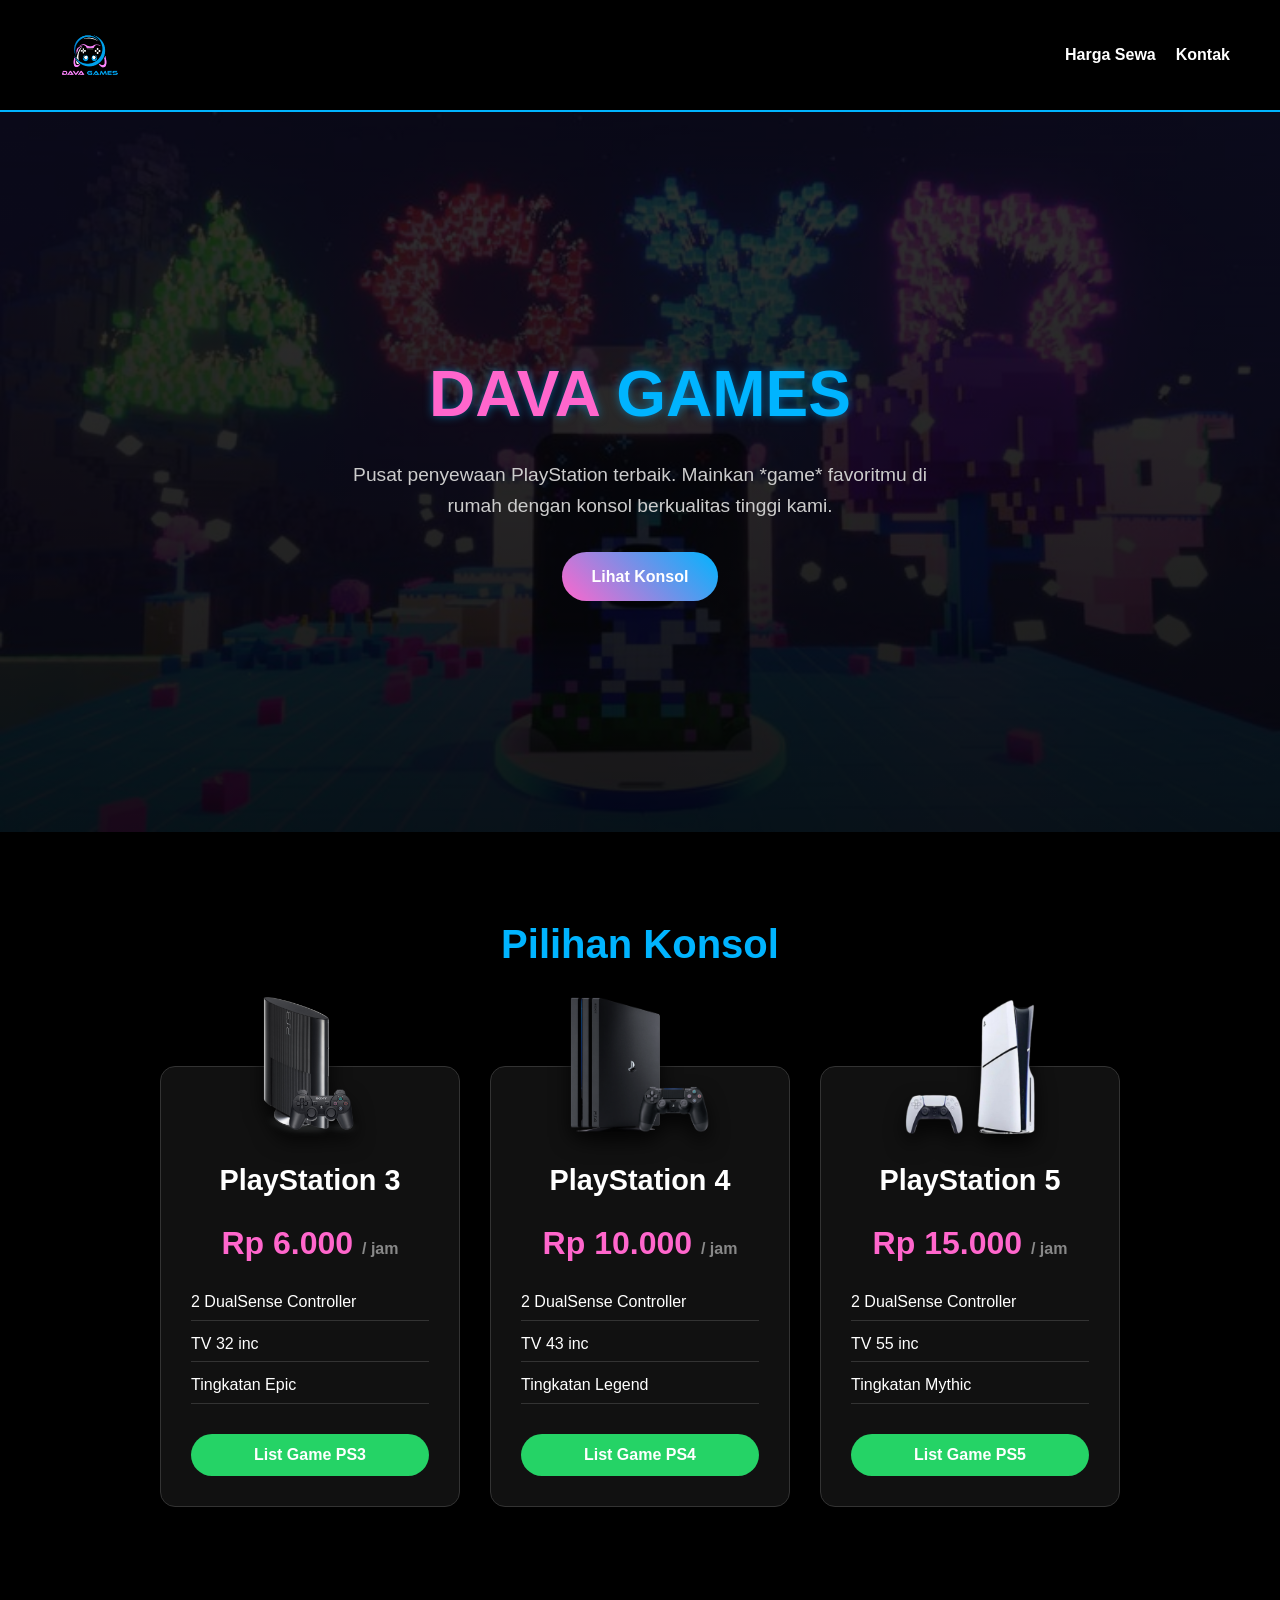
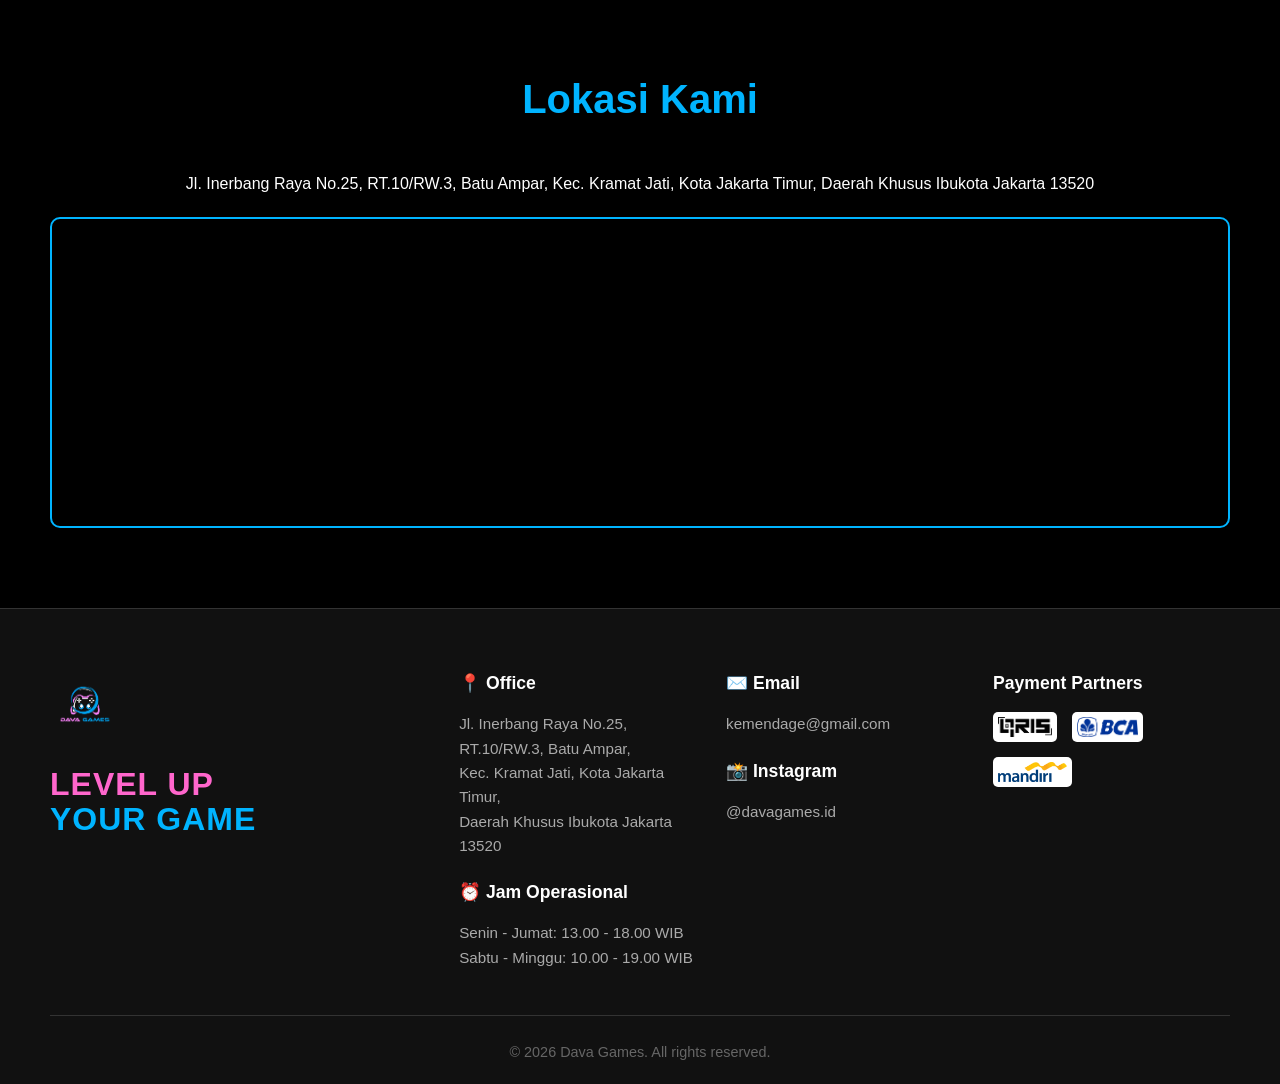
==== commit 178a5c5e: "error view mobile fix" ====
--- a/index.html
+++ b/index.html
@@ -2,13 +2,13 @@
 <html lang="id">
 <head>
     <meta charset="UTF-8">
-    <meta name="viewport" content="width=device-width, initial-scale=1.0">
+    <meta name="viewport" content="width=device-width, initial-scale=1.0, maximum-scale=1.0, user-scalable=no">
     <title>Dava Games | Rental PlayStation</title>
     <link rel="stylesheet" href="style.css">
 </head>
 <body>
 
-<nav>
+    <nav>
         <div class="logo">
             <a href="index.html"><img src="image/logo.png" alt="Logo Dava Games"></a>
         </div>
@@ -101,7 +101,7 @@
                 
                 <div class="contact-item mt-3">
                     <h4>⏰ Jam Operasional</h4>
-                    <p style="white-space: nowrap;">Senin - Jumat: 13.00 - 18.00 WIB | Sabtu - Minggu: 10.00 - 19.00 WIB</p>
+                    <p>Senin - Jumat: 13.00 - 18.00 WIB <br> Sabtu - Minggu: 10.00 - 19.00 WIB</p>
                 </div>
             </div>
 
@@ -127,7 +127,7 @@
         </div>
         
         <div class="footer-bottom">
-            <p>&copy; 2026 Dava Games. All rights reserved.</p>
+            <p>© 2026 Dava Games. All rights reserved.</p>
         </div>
     </footer>
 
--- a/style.css
+++ b/style.css
@@ -1,9 +1,11 @@
-/* Reset & Tema Warna dari Logo */
+/* =========================================
+   1. RESET & TEMA WARNA DAVA GAMES
+   ========================================= */
 :root {
     --hitam-pekat: #000000;
     --abu-gelap: #111111;
-    --biru-cyan: #00b4ff; /* Diambil dari tulisan GAMES */
-    --pink-neon: #ff66cc; /* Diambil dari tulisan DAVA */
+    --biru-cyan: #00b4ff; 
+    --pink-neon: #ff66cc; 
     --teks-putih: #ffffff;
 }
 
@@ -15,17 +17,21 @@
     scroll-behavior: smooth;
 }
 
-body {
+/* KUNCI LAYAR ANTI-GESER & ANTI-MELUBER */
+html, body {
     background-color: var(--hitam-pekat);
     color: var(--teks-putih);
     line-height: 1.6;
-}
-
-/* Pewarnaan Teks Khusus */
+    overflow-x: hidden; /* Mencegah halaman bisa digeser ke samping */
+    width: 100%;        /* Memaksa lebar halaman pas 100% layar */
+}
+
 .text-pink { color: var(--pink-neon); }
 .text-cyan { color: var(--biru-cyan); }
 
-/* Navigasi */
+/* =========================================
+   2. NAVIGASI
+   ========================================= */
 nav {
     display: flex;
     justify-content: space-between;
@@ -36,24 +42,23 @@
     top: 0;
     z-index: 1000;
     border-bottom: 2px solid var(--biru-cyan);
-    transition: all 0.4s ease; /* Efek halus saat padding berubah */
+    transition: all 0.4s ease; 
 }
 
 .logo img {
-    height: 80px; /* Ukuran awal saat di paling atas */
+    height: 80px; 
     width: auto;
     display: block;
-    transition: height 0.4s ease; /* Efek halus saat logo mengecil/membesar */
-}
-
-/* Class tambahan saat layar di-scroll ke bawah */
+    transition: height 0.4s ease; 
+}
+
 nav.nav-scrolled {
-    padding: 5px 50px; /* Padding atas bawah mengecil */
-    background-color: rgba(0, 0, 0, 0.98); /* Warna background sedikit lebih pekat */
+    padding: 5px 50px; 
+    background-color: rgba(0, 0, 0, 0.98); 
 }
 
 nav.nav-scrolled .logo img {
-    height: 60px; /* Logo mengecil saat di-scroll */
+    height: 60px; 
 }
 
 .nav-links {
@@ -73,22 +78,28 @@
     color: var(--pink-neon);
 }
 
-/* Hero Section */
+/* =========================================
+   3. HERO SECTION (FOTO PRIBADI PS5)
+   ========================================= */
 .hero {
     height: 80vh;
     display: flex;
     justify-content: center;
     align-items: center;
     text-align: center;
-    /* Efek gelap di background agar teks terbaca jelas */
-    background: linear-gradient(rgba(0,0,0,0.8), rgba(0,0,0,0.9)), url('https://images.unsplash.com/photo-1606144042614-b2417e99c4e3?q=80&w=2070') center/cover;
+    /* Background foto pribadi dengan overlay gelap */
+    background-image: linear-gradient(rgba(0,0,0,0.8), rgba(0,0,0,0.9)), url('image/ps5-hero.jpeg');
+    background-size: cover;
+    background-position: center;
+    background-repeat: no-repeat; /* Mencegah gambar berulang */
     padding: 0 20px;
+    width: 100%; /* Memaksa kotak hero membentang penuh */
 }
 
 .hero h1 {
     font-size: 4rem;
     margin-bottom: 15px;
-    text-shadow: 0 0 10px rgba(0, 180, 255, 0.5); /* Efek cahaya */
+    text-shadow: 0 0 10px rgba(0, 180, 255, 0.5); 
 }
 
 .hero p {
@@ -114,7 +125,9 @@
     box-shadow: 0 0 15px var(--biru-cyan);
 }
 
-/* Pricing Section */
+/* =========================================
+   4. SEWA DI TEMPAT (PRICING)
+   ========================================= */
 .pricing, .location {
     padding: 80px 50px;
     text-align: center;
@@ -130,22 +143,21 @@
     display: flex;
     justify-content: center;
     gap: 30px;
-    flex-wrap: wrap;
+    flex-wrap: wrap; 
 }
 
 .card {
     background-color: var(--abu-gelap);
-    padding: 30px;
-    padding-top: 90px; /* DIBESARKAN: Memberi ruang ekstra agar teks tidak tertabrak gambar */
+    padding: 90px 30px 30px; 
     border-radius: 15px;
-    width: 300px;
+    width: 100%;             
+    max-width: 300px;        
     border: 1px solid #333;
     transition: all 0.3s ease;
     position: relative;
-    margin-top: 50px; /* TAMBAHAN: Memberi jarak dari judul "Pilihan Konsol" ke kotak */
-}
-
-/* Efek menyala saat mouse diarahkan ke kotak harga */
+    margin-top: 50px; 
+}
+
 .card:hover {
     transform: translateY(-10px);
     border-color: var(--pink-neon);
@@ -200,294 +212,25 @@
     transform: scale(1.05);
 }
 
-/* Lokasi */
-.map-container {
-    margin-top: 20px;
-    border-radius: 10px;
-    overflow: hidden;
-    border: 2px solid var(--biru-cyan);
-}
-
-/* --- UPDATE FOOTER 4 KOLOM --- */
-footer {
-    background-color: var(--abu-gelap);
-    padding: 60px 50px 20px; /* Padding diperbesar agar luas */
-    border-top: 1px solid #333;
-    color: var(--teks-putih);
-}
-
-.footer-container {
-    display: grid;
-    grid-template-columns: 1.6fr 1fr 1fr 1fr; /* Membagi menjadi 4 kolom, kolom pertama sedikit lebih lebar */
-    gap: 30px;
-    margin-bottom: 40px;
-    text-align: left; /* Teks rata kiri seperti contoh Bobobox */
-}
-
-/* Styling Judul Tiap Kolom */
-.footer-col h4 {
-    color: var(--teks-putih);
-    font-size: 1.1rem;
-    margin-bottom: 15px;
-    display: flex;
-    align-items: center;
-    gap: 8px;
-}
-
-.footer-col p {
-    color: #aaaaaa;
-    font-size: 0.95rem;
-    line-height: 1.6;
-    margin-bottom: 5px;
-}
-
-/* Kolom 1 (Brand) */
-.footer-logo {
-    height: 70px; /* Ukuran logo di footer */
-    width: auto;
-    margin-bottom: 20px;
-}
-
-.footer-tagline {
-    font-size: 2rem;
-    line-height: 1.1;
-    letter-spacing: 1px;
-}
-
-.contact-item.mt-3 {
-    margin-top: 20px;
-}
-
-/* Styling Payment Partners (Gaya Label/Logo) */
-.payment-logos {
-    display: flex;
-    gap: 10px;
-    flex-wrap: wrap;
-}
-
-.pay-badge {
-    padding: 6px 15px;
-    border-radius: 5px;
-    font-weight: 900;
-    font-size: 0.9rem;
-    background-color: #ffffff; /* Latar putih agar warna logo asli terlihat */
-    display: inline-block;
-}
-
-/* Styling Payment Partners (Menggunakan Gambar) */
-.payment-logos {
-    display: flex;
-    gap: 15px; /* Jarak antar logo bank */
-    flex-wrap: wrap;
-    align-items: center; /* Memastikan logo sejajar di tengah secara vertikal */
-}
-
-.pay-img {
-    height: 30px; /* Atur tinggi gambar logo di sini. Ubah angka ini jika logo terlalu besar/kecil */
-    width: auto;
-    object-fit: contain;
-    background-color: white; /* Memberi latar putih (opsional, bagus jika logo bank-nya gelap) */
-    padding: 5px;
-    border-radius: 5px;
-}
-
-/* Copyright Bawah */
-.footer-bottom {
-    text-align: center;
-    padding-top: 25px;
-    border-top: 1px solid #333;
-}
-
-.footer-bottom p {
-    color: #666666;
-    font-size: 0.9rem;
-    margin: 0;
-}
-
-/* --- RESPONSIF UNTUK HP --- */
-@media (max-width: 900px) {
-    /* Jika dibuka di layar kecil/HP, jadikan 1 baris ke bawah */
-    .footer-container {
-        grid-template-columns: 1fr; 
-        text-align: center;
-        gap: 40px;
-    }
-    
-    .footer-col h4 {
-        justify-content: center;
-    }
-
-    .payment-logos {
-        justify-content: center;
-    }
-}
-
-/* --- UPDATE PADA GAMBAR KONSOL --- */
-.konsol-img {
-    position: absolute;
-    height: 140px; /* KITA GUNAKAN HEIGHT: Agar tinggi PS3, PS4, dan PS5 sama rata */
-    width: auto;   /* Lebar akan menyesuaikan proporsi asli secara otomatis */
-    top: -70px;    /* Ditarik lebih tinggi ke atas menembus batas kotak */
-    z-index: 10;
-    transition: transform 0.3s ease;
-    /* Opsional: Menambahkan sedikit bayangan agar efek 3D lebih terasa */
-    filter: drop-shadow(0px 10px 10px rgba(0,0,0,0.8)); 
-}
-
-/* --- UPDATE PADA GAMBAR KONSOL --- */
 .konsol-img {
     position: absolute;
     height: 140px; 
     width: auto;   
     top: -70px;    
-    
-    /* Tambahan kode untuk mengetengahkan SEMUA gambar */
     left: 50%;
     transform: translateX(-50%);
-    
     z-index: 10;
     transition: transform 0.3s ease;
     filter: drop-shadow(0px 10px 10px rgba(0,0,0,0.8)); 
 }
 
-/* HAPUS kode .img-ps3, .img-ps4, .img-ps5 yang lama karena sekarang semuanya di tengah */
-
-/* --- UPDATE EFEK ANIMASI MELAYANG --- */
-/* Sekarang efek animasinya dibuat sama untuk semua konsol */
 .card:hover .konsol-img {
-    /* Tetap di tengah (-50%), lalu naik ke atas (-10px), dan sedikit membesar (scale) */
     transform: translate(-50%, -10px) scale(1.05); 
 }
 
 /* =========================================
-   STYLE KHUSUS HALAMAN KATALOG GAME 
-   ========================================= */
-
-.filter-section {
-    background-color: var(--abu-gelap);
-    padding: 30px 50px;
-    border-bottom: 1px solid #333;
-}
-
-.filter-container {
-    display: flex;
-    justify-content: center;
-    align-items: center;
-    gap: 20px;
-    flex-wrap: wrap;
-}
-
-.filter-box, .search-box {
-    background-color: #2a2a2a;
-    padding: 10px 20px;
-    border-radius: 30px;
-    display: flex;
-    align-items: center;
-    gap: 10px;
-}
-
-.filter-box label {
-    font-size: 0.8rem;
-    color: #aaa;
-    text-transform: uppercase;
-}
-
-.filter-box select, .search-box input {
-    background: transparent;
-    border: none;
-    color: white;
-    font-size: 1rem;
-    outline: none;
-    cursor: pointer;
-}
-
-.search-box {
-    background-color: #333;
-}
-
-.search-icon {
-    background-color: #ffcc00; /* Warna kuning khas tombol search PS */
-    color: black;
-    border-radius: 50%;
-    width: 30px;
-    height: 30px;
-    display: flex;
-    justify-content: center;
-    align-items: center;
-    font-size: 0.9rem;
-}
-
-/* Grid Katalog Game */
-.game-katalog {
-    padding: 40px 50px 80px;
-    min-height: 50vh;
-}
-
-.game-grid {
-    display: grid;
-    /* Grid otomatis menyesuaikan layar, minimal lebar card 220px */
-    grid-template-columns: repeat(auto-fill, minmax(220px, 1fr));
-    gap: 25px;
-}
-
-.game-card-item {
-    background-color: #1e1e1e;
-    border-radius: 15px;
-    overflow: hidden;
-    position: relative;
-    cursor: pointer;
-    transition: transform 0.3s ease, box-shadow 0.3s ease;
-}
-
-.game-card-item:hover {
-    transform: scale(1.05);
-    box-shadow: 0 10px 20px rgba(0, 180, 255, 0.2);
-}
-
-.game-cover {
-    width: 100%;
-    aspect-ratio: 3 / 4; /* Rasio standar cover game */
-    object-fit: cover;
-    display: block;
-}
-
-/* Efek gradasi hitam di bawah cover game untuk teks */
-.game-info-overlay {
-    position: absolute;
-    bottom: 0;
-    left: 0;
-    right: 0;
-    padding: 30px 15px 15px;
-    background: linear-gradient(to top, rgba(0,0,0,1) 0%, rgba(0,0,0,0.8) 50%, rgba(0,0,0,0) 100%);
-}
-
-.game-title {
-    font-size: 1.1rem;
-    margin-bottom: 8px;
-    color: white;
-    font-weight: bold;
-    /* Membuat teks yang terlalu panjang jadi titik-titik (...) */
-    white-space: nowrap;
-    overflow: hidden;
-    text-overflow: ellipsis;
-}
-
-.badge {
-    font-size: 0.7rem;
-    background-color: white;
-    color: black;
-    padding: 3px 6px;
-    border-radius: 4px;
-    font-weight: bold;
-    margin-right: 5px;
-}
-
-/* Badge khusus PS5 warna putih, PS4 warna biru, PS3 warna hitam */
-.badge.ps5 { background-color: white; color: black; }
-.badge.ps4 { background-color: #00439c; color: white; }
-.badge.ps3 { background-color: #333; color: white; border: 1px solid #666; }
-
-/* --- STYLE HALAMAN HARGA --- */
+   5. HALAMAN HARGA & SEWA KE RUMAH
+   ========================================= */
 .harga-header {
     text-align: center;
     padding: 50px 20px;
@@ -516,7 +259,6 @@
     font-size: 2rem;
 }
 
-/* Home Rental Layout (Foto 3) */
 .home-rental {
     padding: 50px;
     background-color: #000;
@@ -527,14 +269,15 @@
     justify-content: center;
     align-items: center;
     gap: 20px;
-    flex-wrap: wrap;
+    flex-wrap: wrap; 
 }
 
 .home-card {
     background-color: #1e1e1e;
     border-radius: 30px;
     padding: 30px;
-    width: 320px;
+    width: 100%;             
+    max-width: 320px;        
     border: 2px solid #333;
     position: relative;
 }
@@ -574,9 +317,8 @@
     color: black;
 }
 
-/* Highlight PS 5 */
 .best-seller {
-    background-color: #ffcc00; /* Warna kuning seperti di foto */
+    background-color: #ffcc00; 
     transform: scale(1.1);
     z-index: 5;
     border: none;
@@ -607,84 +349,270 @@
 }
 
 /* =========================================
-   9. RESPONSIVE DESIGN (UNTUK HP & TABLET)
-   ========================================= */
-
-/* Aturan ini HANYA akan aktif jika lebar layar 768px ke bawah (seukuran HP/Tablet) */
-@media (max-width: 768px) {
-    
-    /* 1. Navigasi & Logo */
-    nav {
-        padding: 15px 20px;
-        flex-direction: column; /* Menumpuk logo di atas, menu di bawah */
-        gap: 15px;
-        height: auto; 
+   6. HALAMAN KATALOG GAME 
+   ========================================= */
+.filter-section {
+    background-color: var(--abu-gelap);
+    padding: 30px 50px;
+    border-bottom: 1px solid #333;
+}
+
+.filter-container {
+    display: flex;
+    justify-content: center;
+    align-items: center;
+    gap: 20px;
+    flex-wrap: wrap;
+}
+
+.filter-box, .search-box {
+    background-color: #2a2a2a;
+    padding: 10px 20px;
+    border-radius: 30px;
+    display: flex;
+    align-items: center;
+    gap: 10px;
+}
+
+.filter-box label {
+    font-size: 0.8rem;
+    color: #aaa;
+    text-transform: uppercase;
+}
+
+.filter-box select, .search-box input {
+    background: transparent;
+    border: none;
+    color: white;
+    font-size: 1rem;
+    outline: none;
+    cursor: pointer;
+}
+
+.search-box {
+    background-color: #333;
+}
+
+.search-icon {
+    background-color: #ffcc00; 
+    color: black;
+    border-radius: 50%;
+    width: 30px;
+    height: 30px;
+    display: flex;
+    justify-content: center;
+    align-items: center;
+    font-size: 0.9rem;
+}
+
+.game-katalog {
+    padding: 40px 50px 80px;
+    min-height: 50vh;
+}
+
+.game-grid {
+    display: grid;
+    grid-template-columns: repeat(auto-fill, minmax(220px, 1fr));
+    gap: 25px;
+}
+
+.game-card-item {
+    background-color: #1e1e1e;
+    border-radius: 15px;
+    overflow: hidden;
+    position: relative;
+    cursor: pointer;
+    transition: transform 0.3s ease, box-shadow 0.3s ease;
+}
+
+.game-card-item:hover {
+    transform: scale(1.05);
+    box-shadow: 0 10px 20px rgba(0, 180, 255, 0.2);
+}
+
+.game-cover {
+    width: 100%;
+    aspect-ratio: 3 / 4; 
+    object-fit: cover;
+    display: block;
+}
+
+.game-info-overlay {
+    position: absolute;
+    bottom: 0;
+    left: 0;
+    right: 0;
+    padding: 30px 15px 15px;
+    background: linear-gradient(to top, rgba(0,0,0,1) 0%, rgba(0,0,0,0.8) 50%, rgba(0,0,0,0) 100%);
+}
+
+.game-title {
+    font-size: 1.1rem;
+    margin-bottom: 8px;
+    color: white;
+    font-weight: bold;
+    white-space: nowrap;
+    overflow: hidden;
+    text-overflow: ellipsis;
+}
+
+.badge {
+    font-size: 0.7rem;
+    background-color: white;
+    color: black;
+    padding: 3px 6px;
+    border-radius: 4px;
+    font-weight: bold;
+    margin-right: 5px;
+}
+
+.badge.ps5 { background-color: white; color: black; }
+.badge.ps4 { background-color: #00439c; color: white; }
+.badge.ps3 { background-color: #333; color: white; border: 1px solid #666; }
+
+/* =========================================
+   7. LOKASI PETA & FOOTER
+   ========================================= */
+.map-container {
+    margin-top: 20px;
+    border-radius: 10px;
+    overflow: hidden;
+    border: 2px solid var(--biru-cyan);
+}
+
+footer {
+    background-color: var(--abu-gelap);
+    padding: 60px 50px 20px; 
+    border-top: 1px solid #333;
+    color: var(--teks-putih);
+}
+
+.footer-container {
+    display: grid;
+    grid-template-columns: 1.6fr 1fr 1fr 1fr; 
+    gap: 30px;
+    margin-bottom: 40px;
+    text-align: left; 
+}
+
+.footer-col h4 {
+    color: var(--teks-putih);
+    font-size: 1.1rem;
+    margin-bottom: 15px;
+    display: flex;
+    align-items: center;
+    gap: 8px;
+}
+
+.footer-col p {
+    color: #aaaaaa;
+    font-size: 0.95rem;
+    line-height: 1.6;
+    margin-bottom: 5px;
+}
+
+.footer-logo {
+    height: 70px; 
+    width: auto;
+    margin-bottom: 20px;
+}
+
+.footer-tagline {
+    font-size: 2rem;
+    line-height: 1.1;
+    letter-spacing: 1px;
+}
+
+.contact-item.mt-3 {
+    margin-top: 20px;
+}
+
+.payment-logos {
+    display: flex;
+    gap: 15px; 
+    flex-wrap: wrap;
+    align-items: center; 
+}
+
+.pay-img {
+    height: 30px; 
+    width: auto;
+    object-fit: contain;
+    background-color: white; 
+    padding: 5px;
+    border-radius: 5px;
+}
+
+.footer-bottom {
+    text-align: center;
+    padding-top: 25px;
+    border-top: 1px solid #333;
+}
+
+.footer-bottom p {
+    color: #666666;
+    font-size: 0.9rem;
+    margin: 0;
+}
+
+/* =========================================
+   8. HALAMAN SYARAT & KETENTUAN
+   ========================================= */
+.page-content {
+    padding: 140px 50px 80px; 
+    max-width: 900px;
+    margin: 0 auto;
+}
+
+.text-box {
+    background-color: var(--abu-gelap);
+    padding: 40px;
+    border-radius: 15px;
+    border: 1px solid #333;
+    line-height: 1.8;
+}
+
+.text-box h3 {
+    color: var(--pink-neon);
+    margin-bottom: 15px;
+    font-size: 1.4rem;
+}
+
+.text-box ul {
+    margin-left: 25px;
+    margin-bottom: 20px;
+    color: #ddd;
+}
+
+.text-box p {
+    color: #ddd;
+}
+
+.contact-box {
+    background-color: #222;
+    padding: 25px;
+    border-radius: 10px;
+    border-left: 5px solid var(--biru-cyan);
+    margin-top: 20px;
+}
+
+.contact-box p {
+    margin: 8px 0;
+    font-size: 1.1rem;
+    color: var(--teks-putih);
+}
+
+/* KITA TETAP PERTAHANKAN MEDIA QUERY 900PX INI 
+   AGAR FOOTER TIDAK SALING BERTABRAKAN HANCUR SAAT LAYAR SEMPIT */
+@media (max-width: 900px) {
+    .footer-container {
+        grid-template-columns: 1fr; 
+        text-align: center;
+        gap: 40px;
     }
-    nav.small {
-        height: auto;
-        padding: 10px 20px;
-    }
-    .logo img {
-        height: 40px; /* Mengecilkan logo di HP */
-    }
-    .nav-links {
-        gap: 15px;
-        font-size: 0.9rem;
-    }
-
-    /* 2. Halaman Beranda (Hero & Teks) */
-    .hero {
-        margin-top: 80px; /* Memberi jarak karena navbar menumpuk */
-    }
-    .hero h1 {
-        font-size: 2.5rem; /* Mengecilkan teks raksasa */
-    }
-    .hero p {
-        font-size: 1rem;
-    }
-
-    /* 3. Mengurangi Jarak Pinggir (Padding) */
-    /* Sebelumnya 50px (terlalu lebar buat HP), sekarang jadi 20px */
-    .pricing, .location, .home-rental, .harga-header, 
-    .filter-section, .game-katalog, footer {
-        padding-left: 20px;
-        padding-right: 20px;
-    }
-
-    /* 4. Menyesuaikan Ukuran Kotak Harga */
-    .card, .home-card {
-        width: 100%;
-        max-width: 320px; /* Kotak akan mengecil otomatis mengikuti layar */
-    }
-    .cards {
-        margin-top: 50px;
-    }
-    .konsol-img {
-        height: 110px; /* Mengecilkan gambar konsol melayang */
-        top: -55px;
-    }
-
-    /* 5. Halaman Harga */
-    .harga-header {
-        margin-top: 140px; /* Jarak ekstra dari navbar */
-    }
-    .harga-header h1 {
-        font-size: 3rem;
-    }
-
-    /* 6. Footer (Memaksa jadi 1 baris ke bawah) */
-    .footer-container {
-        grid-template-columns: 1fr; /* Jadi 1 kolom bertumpuk */
-        text-align: center; /* Teks otomatis ke tengah */
-        gap: 30px;
-    }
-    .footer-col h4 {
+    .footer-col h4, .payment-logos {
         justify-content: center;
     }
-    .payment-logos {
-        justify-content: center;
-    }
-    .contact-item p {
-        white-space: normal !important; /* Teks jam operasional boleh turun ke bawah di HP */
-    }
-}+}
+/* CATATAN: Kode @media (max-width: 768px) KHUSUS HP sudah saya HAPUS 
+   sesuai permintaanmu agar tampilannya sama persis seperti desktop */
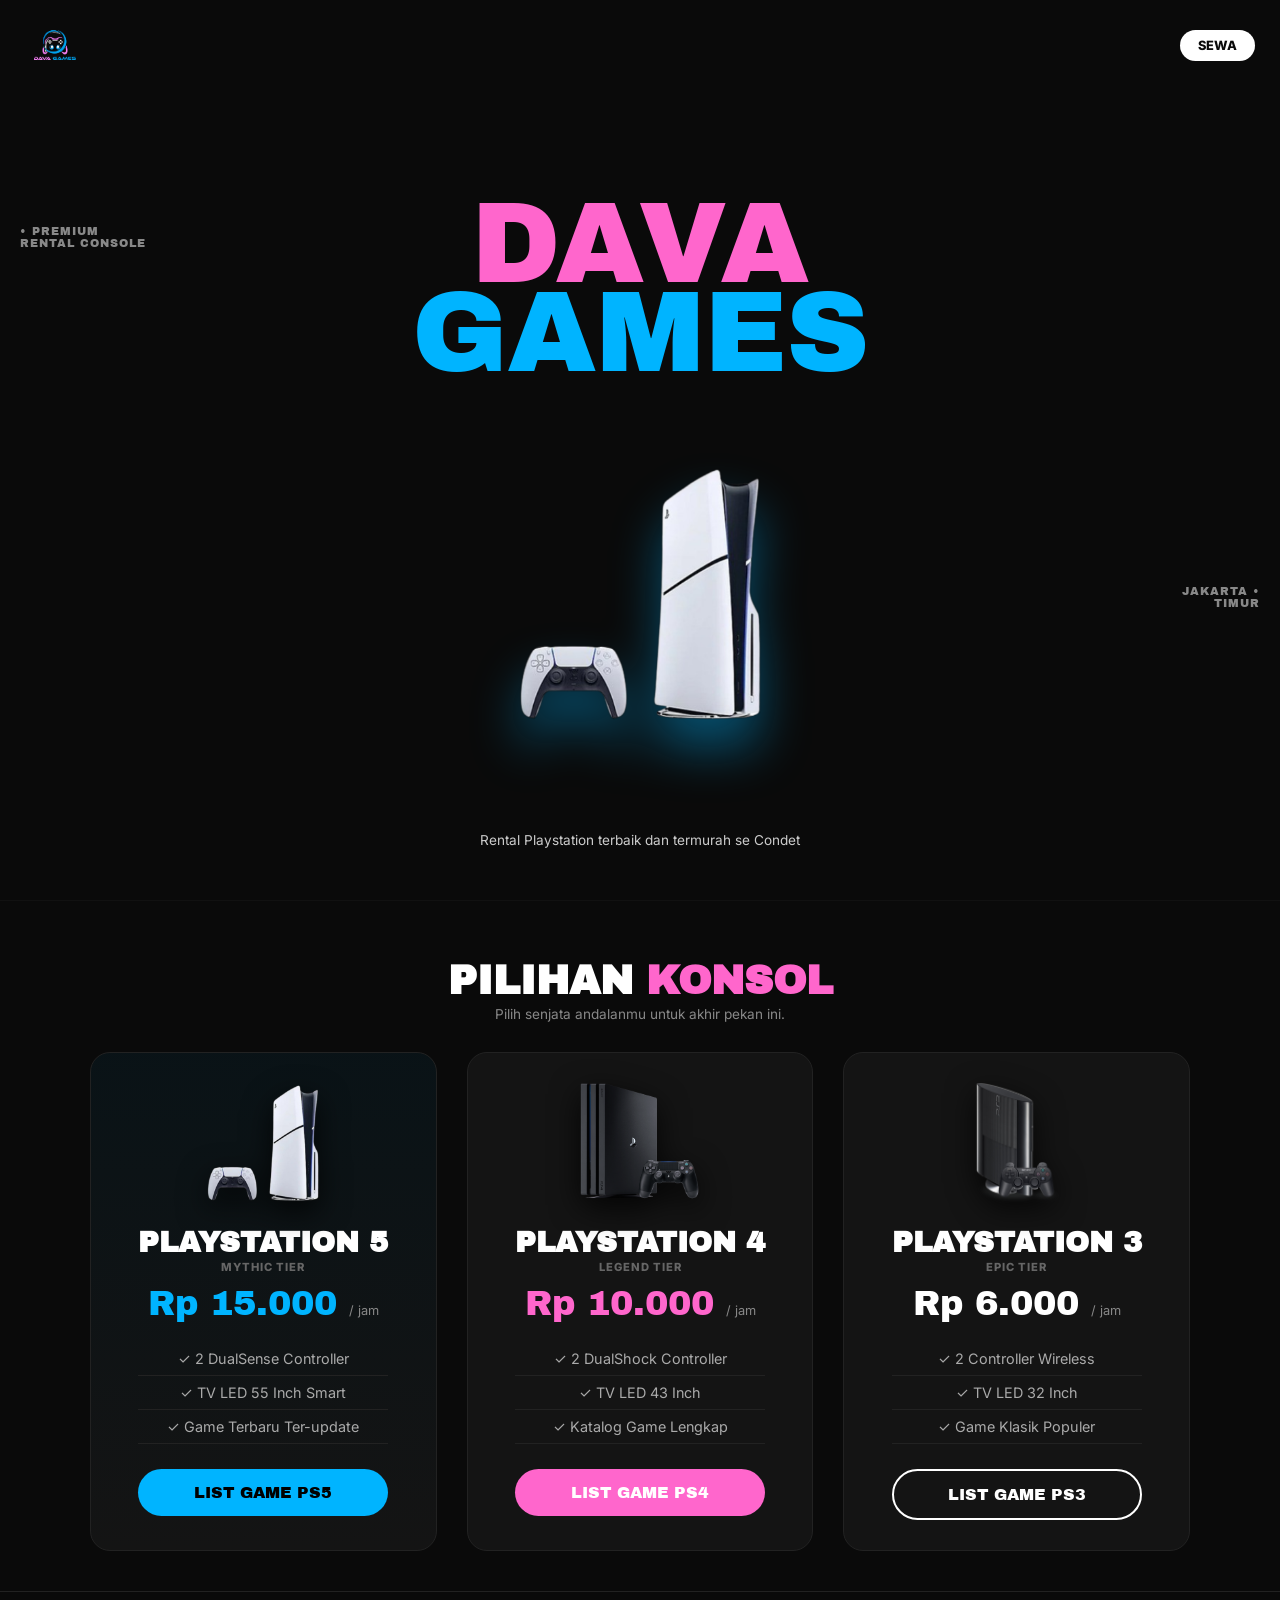
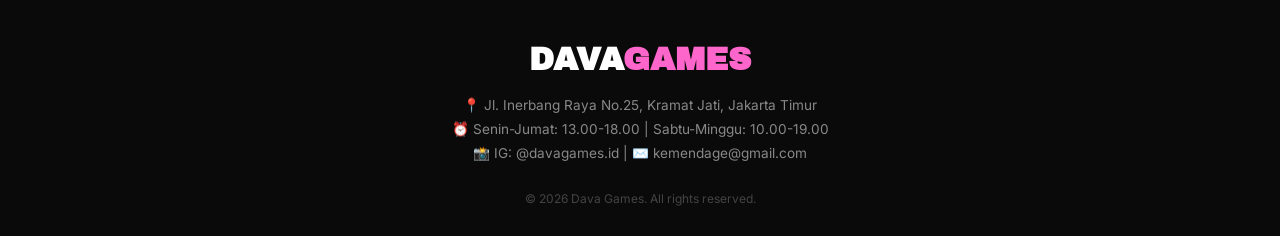
==== commit 064222a7: "final web" ====
--- a/index.html
+++ b/index.html
@@ -3,134 +3,113 @@
 <head>
     <meta charset="UTF-8">
     <meta name="viewport" content="width=device-width, initial-scale=1.0, maximum-scale=1.0, user-scalable=no">
-    <title>Dava Games | Rental PlayStation</title>
+    <title>Dava Games | Premium PlayStation Rental</title>
+    <link href="https://fonts.googleapis.com/css2?family=Archivo+Black&family=Inter:wght@400;600;800&display=swap" rel="stylesheet">
     <link rel="stylesheet" href="style.css">
 </head>
 <body>
 
     <nav>
         <div class="logo">
-            <a href="index.html"><img src="image/logo.png" alt="Logo Dava Games"></a>
+            <a href="index.html">
+                <img src="image/logo.png" alt="Logo Dava Games">
+            </a>
         </div>
-        <ul class="nav-links">
-            <li><a href="harga.html">Harga Sewa</a></li>
-            <li><a href="#kontak">Kontak</a></li>
-        </ul>
+        <a href="harga.html" class="nav-btn">Sewa</a>
     </nav>
 
-    <section id="beranda" class="hero">
-        <div class="hero-content">
-            <h1><span class="text-pink">DAVA</span> <span class="text-cyan">GAMES</span></h1>
-            <p>Pusat penyewaan PlayStation terbaik. Mainkan *game* favoritmu di rumah dengan konsol berkualitas tinggi kami.</p>
-            <a href="harga.html" class="btn">Lihat Konsol</a>
+    <header class="hero">
+        
+        <div class="huge-text-bg">
+            <div class="text-pink">DAVA</div>
+            <div class="text-cyan" style="margin-top: -15px;">GAMES</div>
         </div>
-    </section>
 
-    <section id="harga" class="pricing">
-        <h2>Pilihan Konsol</h2>
-        <div class="cards">
-            <div class="card">
-                <img src="image/ps3.png" alt="PS3" class="konsol-img">
-                
-                <h3>PlayStation 3</h3>
-                <p class="price">Rp 6.000 <span>/ jam</span></p>
-                <ul>
-                    <li>2 DualSense Controller</li>
-                    <li>TV 32 inc</li>
-                    <li>Tingkatan Epic</li>
-                </ul>
-                <button class="btn-pesan" onclick="window.location.href='list-game.html?console=ps3'">List Game PS3</button>
-            </div>
-            
-            <div class="card">
-                <img src="image/ps4.png" alt="PS4" class="konsol-img">
+        <div class="center-object-wrapper">
+            <img src="image/ps5.png" alt="PS5 Console" class="center-3d-obj">
+        </div>
 
-                <h3>PlayStation 4</h3>
-                <p class="price">Rp 10.000 <span>/ jam</span></p>
-                <ul>
-                    <li>2 DualSense Controller</li>
-                    <li>TV 43 inc</li>
-                    <li>Tingkatan Legend</li>
-                </ul>
-                <button class="btn-pesan" onclick="window.location.href='list-game.html?console=ps4'">List Game PS4</button>
+        <div class="float-text top-left">
+            • PREMIUM <br> RENTAL CONSOLE
+        </div>
+        <div class="float-text bottom-right">
+            JAKARTA • <br> TIMUR
+        </div>
+
+        <div class="hero-desc">
+            <p>Rental Playstation terbaik dan termurah se Condet</p>
+        </div>
+    </header>
+
+    <section id="katalog" class="katalog-section">
+        <div class="section-header">
+            <h2>PILIHAN <span class="text-pink">KONSOL</span></h2>
+            <p>Pilih senjata andalanmu untuk akhir pekan ini.</p>
+        </div>
+
+        <div class="modern-cards">
+            <div class="m-card best-tier">
+                <div class="m-card-image">
+                    <img src="image/ps5.png" alt="PS5">
+                </div>
+                <div class="m-card-content">
+                    <h3 class="m-title">PLAYSTATION 5</h3>
+                    <p class="m-tier">MYTHIC TIER</p>
+                    <div class="m-price">Rp 15.000 <span>/ jam</span></div>
+                    <ul class="m-features">
+                        <li>✓ 2 DualSense Controller</li>
+                        <li>✓ TV LED 55 Inch Smart</li>
+                        <li>✓ Game Terbaru Ter-update</li>
+                    </ul>
+                    <button class="m-btn btn-cyan" onclick="window.location.href='list-game.html?console=ps5'">List Game PS5</button>
+                </div>
             </div>
 
-            <div class="card">
-                <img src="image/ps5.png" alt="PS5" class="konsol-img">
+            <div class="m-card">
+                <div class="m-card-image">
+                    <img src="image/ps4.png" alt="PS4">
+                </div>
+                <div class="m-card-content">
+                    <h3 class="m-title">PLAYSTATION 4</h3>
+                    <p class="m-tier">LEGEND TIER</p>
+                    <div class="m-price text-pink">Rp 10.000 <span>/ jam</span></div>
+                    <ul class="m-features">
+                        <li>✓ 2 DualShock Controller</li>
+                        <li>✓ TV LED 43 Inch</li>
+                        <li>✓ Katalog Game Lengkap</li>
+                    </ul>
+                    <button class="m-btn btn-pink" onclick="window.location.href='list-game.html?console=ps4'">List Game PS4</button>
+                </div>
+            </div>
 
-                <h3>PlayStation 5</h3>
-                <p class="price">Rp 15.000 <span>/ jam</span></p>
-                <ul>
-                    <li>2 DualSense Controller</li>
-                    <li>TV 55 inc</li>
-                    <li>Tingkatan Mythic</li>
-                </ul>
-                <button class="btn-pesan" onclick="window.location.href='list-game.html?console=ps5'">List Game PS5</button>
+            <div class="m-card">
+                <div class="m-card-image">
+                    <img src="image/ps3.png" alt="PS3">
+                </div>
+                <div class="m-card-content">
+                    <h3 class="m-title">PLAYSTATION 3</h3>
+                    <p class="m-tier">EPIC TIER</p>
+                    <div class="m-price">Rp 6.000 <span>/ jam</span></div>
+                    <ul class="m-features">
+                        <li>✓ 2 Controller Wireless</li>
+                        <li>✓ TV LED 32 Inch</li>
+                        <li>✓ Game Klasik Populer</li>
+                    </ul>
+                    <button class="m-btn btn-outline" onclick="window.location.href='list-game.html?console=ps3'">List Game PS3</button>
+                </div>
             </div>
         </div>
     </section>
 
-    <section id="lokasi" class="location">
-        <h2>Lokasi Kami</h2>
-        <p>Jl. Inerbang Raya No.25, RT.10/RW.3, Batu Ampar, Kec. Kramat Jati, Kota Jakarta Timur, Daerah Khusus Ibukota Jakarta 13520</p>
-        <div class="map-container">
-            <iframe 
-                src="https://www.google.com/maps/embed?pb=!1m18!1m12!1m3!1d3965.8606044359303!2d106.85907677475114!3d-6.282049193706825!2m3!1f0!2f0!3f0!3m2!1i1024!2i768!4f13.1!3m3!1m2!1s0x2e69f30065148895%3A0x365ca742fe2c7e9e!2sDava%20Games!5e0!3m2!1sid!2sid!4v1778039873879!5m2!1sid!2sid" 
-                width="100%" 
-                height="300" 
-                style="border:0;" 
-                allowfullscreen="" 
-                loading="lazy" 
-                referrerpolicy="no-referrer-when-downgrade">
-            </iframe>
+    <footer>
+        <h2 class="footer-logo">DAVA<span class="text-pink">GAMES</span></h2>
+        <div class="footer-info">
+            <p>📍 Jl. Inerbang Raya No.25, Kramat Jati, Jakarta Timur</p>
+            <p>⏰ Senin-Jumat: 13.00-18.00 | Sabtu-Minggu: 10.00-19.00</p>
+            <p>📸 IG: @davagames.id | ✉️ kemendage@gmail.com</p>
         </div>
-    </section>
-
-    <footer id="kontak">
-        <div class="footer-container">
-            <div class="footer-col brand-col">
-                <img src="image/logo.png" alt="Logo Dava Games" class="footer-logo">
-                <h2 class="footer-tagline"><span class="text-pink">LEVEL UP</span><br><span class="text-cyan">YOUR GAME</span></h2>
-            </div>
-
-            <div class="footer-col">
-                <div class="contact-item">
-                    <h4>📍 Office</h4>
-                    <p>Jl. Inerbang Raya No.25,<br>RT.10/RW.3, Batu Ampar,<br>Kec. Kramat Jati, Kota Jakarta Timur,<br>Daerah Khusus Ibukota Jakarta 13520</p>
-                </div>
-                
-                <div class="contact-item mt-3">
-                    <h4>⏰ Jam Operasional</h4>
-                    <p>Senin - Jumat: 13.00 - 18.00 WIB <br> Sabtu - Minggu: 10.00 - 19.00 WIB</p>
-                </div>
-            </div>
-
-            <div class="footer-col">
-                <div class="contact-item">
-                    <h4>✉️ Email</h4>
-                    <p>kemendage@gmail.com</p>
-                </div>
-                <div class="contact-item mt-3">
-                    <h4>📸 Instagram</h4>
-                    <p>@davagames.id</p>
-                </div>
-            </div>
-
-            <div class="footer-col payment-col">
-                <h4>Payment Partners</h4>
-                <div class="payment-logos">
-                    <img src="image/qris_logo.png" alt="QRIS" class="pay-img">
-                    <img src="image/bca.png" alt="BCA" class="pay-img">
-                    <img src="image/mandiri.png" alt="Mandiri" class="pay-img">
-                </div>
-            </div>
-        </div>
-        
-        <div class="footer-bottom">
-            <p>© 2026 Dava Games. All rights reserved.</p>
-        </div>
+        <p class="copyright">© 2026 Dava Games. All rights reserved.</p>
     </footer>
 
-    <script src="script.js"></script>
 </body>
 </html>
--- a/style.css
+++ b/style.css
@@ -1,618 +1,590 @@
-/* =========================================
-   1. RESET & TEMA WARNA DAVA GAMES
-   ========================================= */
+/*Theme*/
 :root {
-    --hitam-pekat: #000000;
-    --abu-gelap: #111111;
-    --biru-cyan: #00b4ff; 
-    --pink-neon: #ff66cc; 
-    --teks-putih: #ffffff;
+    --bg-dark: #0a0a0a;
+    --text-light: #ffffff;
+    --cyan: #00b4ff;
+    --pink: #ff66cc;
+    --card-bg: #141414;
+    
+    /* Font Families */
+    --font-huge: 'Archivo Black', sans-serif;
+    --font-text: 'Inter', sans-serif;
 }
 
 * {
     margin: 0;
     padding: 0;
     box-sizing: border-box;
-    font-family: 'Segoe UI', Tahoma, Geneva, Verdana, sans-serif;
     scroll-behavior: smooth;
-}
-
-/* KUNCI LAYAR ANTI-GESER & ANTI-MELUBER */
-html, body {
-    background-color: var(--hitam-pekat);
-    color: var(--teks-putih);
-    line-height: 1.6;
-    overflow-x: hidden; /* Mencegah halaman bisa digeser ke samping */
-    width: 100%;        /* Memaksa lebar halaman pas 100% layar */
-}
-
-.text-pink { color: var(--pink-neon); }
-.text-cyan { color: var(--biru-cyan); }
-
-/* =========================================
-   2. NAVIGASI
-   ========================================= */
+    -webkit-tap-highlight-color: transparent !important; 
+}
+
+*:focus, *:active, *:hover {
+    outline: none !important;
+    box-shadow: none !important;
+}
+
+input:-webkit-autofill,
+input:-webkit-autofill:hover, 
+input:-webkit-autofill:focus, 
+input:-webkit-autofill:active {
+    transition: background-color 5000s ease-in-out 0s;
+    -webkit-text-fill-color: white !important;
+}
+
+body {
+    background-color: var(--bg-dark);
+    color: var(--text-light);
+    font-family: var(--font-text);
+    overflow-x: hidden;
+    width: 100%;
+}
+
+.text-pink { color: var(--pink); }
+.text-cyan { color: var(--cyan); }
+
+/* navbar header */
 nav {
     display: flex;
     justify-content: space-between;
     align-items: center;
-    padding: 15px 50px;
-    background-color: rgba(0, 0, 0, 0.9);
-    position: sticky;
+    padding: 15px 25px;
+    position: absolute; 
     top: 0;
-    z-index: 1000;
-    border-bottom: 2px solid var(--biru-cyan);
-    transition: all 0.4s ease; 
-}
-
+    width: 100%;
+    z-index: 100;
+}
+
+.logo {
+    display: flex;
+    align-items: center;
+}
+
+/* logo size */
 .logo img {
-    height: 80px; 
+    height: 60px;
     width: auto;
     display: block;
-    transition: height 0.4s ease; 
-}
-
-nav.nav-scrolled {
-    padding: 5px 50px; 
-    background-color: rgba(0, 0, 0, 0.98); 
-}
-
-nav.nav-scrolled .logo img {
-    height: 60px; 
-}
-
-.nav-links {
-    list-style: none;
-    display: flex;
-    gap: 20px;
-}
-
-.nav-links a {
-    color: var(--teks-putih);
+    transition: height 0.3s ease;
+}
+
+.nav-btn {
+    background-color: var(--text-light);
+    color: var(--bg-dark);
+    padding: 8px 18px;
+    border-radius: 50px;
     text-decoration: none;
-    font-weight: bold;
-    transition: color 0.3s ease;
-}
-
-.nav-links a:hover {
-    color: var(--pink-neon);
-}
-
-/* =========================================
-   3. HERO SECTION (FOTO PRIBADI PS5)
-   ========================================= */
+    font-weight: 800;
+    font-size: 0.8rem;
+    text-transform: uppercase;
+    border: none;
+}
+
+.nav-katalog-title {
+    font-family: var(--font-huge);
+    font-size: 1.2rem;
+    color: var(--text-light);
+    letter-spacing: 1px;
+    text-transform: uppercase;
+}
+
+/* hero section */
 .hero {
-    height: 80vh;
-    display: flex;
+    position: relative;
+    min-height: 100vh;
+    display: flex;
+    flex-direction: column;
     justify-content: center;
     align-items: center;
+    overflow: hidden;
+    padding: 20px;
+}
+
+/* main text */
+.huge-text-bg {
+    position: absolute;
+    top: 38%; 
+    left: 50%;
+    transform: translate(-50%, -50%);
+    width: 100%;
     text-align: center;
-    /* Background foto pribadi dengan overlay gelap */
-    background-image: linear-gradient(rgba(0,0,0,0.8), rgba(0,0,0,0.9)), url('image/ps5-hero.jpeg');
-    background-size: cover;
-    background-position: center;
-    background-repeat: no-repeat; /* Mencegah gambar berulang */
-    padding: 0 20px;
-    width: 100%; /* Memaksa kotak hero membentang penuh */
-}
-
-.hero h1 {
-    font-size: 4rem;
+    font-family: var(--font-huge);
+    font-size: 18vw; 
+    line-height: 0.9;
+    letter-spacing: -1px;
+    z-index: 1;
+    white-space: nowrap;
+}
+
+/* ps5 position */
+.center-object-wrapper {
+    position: absolute;
+    top: 65%; 
+    left: 50%;
+    transform: translate(-50%, -50%);
+    z-index: 2;
+    width: 160px; 
+    animation: float3D 5s ease-in-out infinite;
+}
+
+.center-3d-obj {
+    width: 100%;
+    height: auto;
+    display: block;
+    filter: drop-shadow(0 30px 25px rgba(0, 180, 255, 0.4));
+}
+
+@keyframes float3D {
+    0% { transform: translate(-50%, -50%) translateY(0px); }
+    50% { transform: translate(-50%, -50%) translateY(-20px); }
+    100% { transform: translate(-50%, -50%) translateY(0px); }
+}
+
+.float-text {
+    position: absolute;
+    font-family: var(--font-huge);
+    font-size: 0.7rem;
+    color: #888;
+    z-index: 3;
+    letter-spacing: 1px;
+}
+
+.top-left {
+    top: 25%;
+    left: 20px;
+}
+
+.bottom-right {
+    top: 65%;
+    right: 20px;
+    text-align: right;
+}
+
+/* bottom text */
+.hero-desc {
+    position: absolute;
+    bottom: 40px; 
+    left: 20px;
+    right: 20px;
+    z-index: 10;
+    text-align: center;
+}
+
+.hero-desc p {
+    font-size: 0.85rem;
+    color: #cccccc;
+    line-height: 1.5;
+    max-width: 400px;
+    margin: 0 auto; 
+}
+
+/* catalog section */
+.katalog-section {
+    padding: 60px 20px 40px;
+    background-color: #050505;
+}
+
+.section-header {
+    text-align: center;
+    margin-bottom: 30px;
+}
+
+.section-header h2 {
+    font-family: var(--font-huge);
+    font-size: 2.5rem;
+    line-height: 1;
+    margin-bottom: 5px;
+}
+
+.section-header p {
+    color: #888;
+    font-size: 0.85rem;
+}
+
+.modern-cards {
+    display: flex;
+    flex-direction: column;
+    gap: 20px;
+    max-width: 450px;
+    margin: 0 auto;
+}
+
+.m-card {
+    background-color: var(--card-bg);
+    border-radius: 15px;
+    padding: 20px;
+    display: flex;
+    flex-direction: column;
+    align-items: center;
+    text-align: center;
+    border: 1px solid #222;
+    position: relative;
+    overflow: hidden;
+}
+
+.best-tier {
+    border: 1px solid #222;
+    background: linear-gradient(180deg, rgba(0,180,255,0.05) 0%, rgba(20,20,20,1) 100%);
+}
+
+.m-card-image img {
+    height: 100px;
+    object-fit: contain;
     margin-bottom: 15px;
-    text-shadow: 0 0 10px rgba(0, 180, 255, 0.5); 
-}
-
-.hero p {
+    filter: drop-shadow(0 10px 15px rgba(0,0,0,0.8));
+}
+
+.m-title {
+    font-family: var(--font-huge);
+    font-size: 1.5rem;
+    color: white;
+    margin-bottom: 2px;
+}
+
+.m-tier {
+    font-size: 0.7rem;
+    font-weight: 800;
+    color: #666;
+    letter-spacing: 1px;
+    margin-bottom: 10px;
+}
+
+.m-price {
+    font-family: var(--font-huge);
+    font-size: 1.8rem;
+    color: white;
+    margin-bottom: 10px;
+}
+
+.best-tier .m-price {
+    color: var(--cyan);
+}
+
+.m-price.text-pink {
+    color: var(--pink);
+}
+
+.m-price span {
+    font-family: var(--font-text);
+    font-size: 0.8rem;
+    color: #888;
+    font-weight: normal;
+}
+
+.m-features {
+    list-style: none;
+    margin-bottom: 15px;
+    width: 100%;
+}
+
+.m-features li {
+    font-size: 0.8rem;
+    color: #aaa;
+    padding: 5px 0;
+    border-bottom: 1px solid #222;
+}
+
+.m-btn {
+    width: 100%;
+    padding: 10px 15px;
+    font-family: var(--font-huge);
+    font-size: 0.85rem;
+    border: none;
+    border-radius: 40px;
+    cursor: pointer;
+    text-transform: uppercase;
+}
+
+.btn-cyan { background-color: var(--cyan); color: black; }
+.btn-pink { background-color: var(--pink); color: white; }
+.btn-outline { background-color: transparent; border: 2px solid white; color: white; }
+
+.badge-tag {
+    position: absolute;
+    top: 10px;
+    right: 10px;
+    background: var(--cyan);
+    color: black;
+    font-weight: 900;
+    font-size: 0.6rem;
+    padding: 4px 10px;
+    border-radius: 5px;
+}
+
+/* footer */
+footer {
+    background-color: var(--bg-dark);
+    padding: 50px 20px 30px;
+    text-align: center;
+    border-top: 1px solid #222;
+}
+
+.footer-logo {
+    font-family: var(--font-huge);
+    font-size: 2rem;
+    margin-bottom: 20px;
+}
+
+.footer-info p {
+    font-size: 0.85rem;
+    color: #888;
+    margin-bottom: 8px;
+}
+
+.copyright {
+    margin-top: 30px;
+    font-size: 0.75rem;
+    color: #444;
+}
+
+/* syarat.html page */
+.rules-content {
+    padding: 40px 20px;
+}
+
+.rules-card {
+    background: var(--card-bg);
+    padding: 30px;
+    border-radius: 20px;
+    border-left: 5px solid var(--pink);
+    max-width: 600px;
+    margin: 0 auto;
+}
+
+.rules-card h3 {
+    font-family: var(--font-huge);
     font-size: 1.2rem;
-    max-width: 600px;
-    margin: 0 auto 30px;
-    color: #cccccc;
-}
-
-.btn {
-    padding: 12px 30px;
-    background: linear-gradient(45deg, var(--pink-neon), var(--biru-cyan));
-    color: var(--teks-putih);
-    text-decoration: none;
-    font-weight: bold;
-    border-radius: 25px;
-    transition: transform 0.3s, box-shadow 0.3s;
-    display: inline-block;
-}
-
-.btn:hover {
-    transform: scale(1.05);
-    box-shadow: 0 0 15px var(--biru-cyan);
-}
-
-/* =========================================
-   4. SEWA DI TEMPAT (PRICING)
-   ========================================= */
-.pricing, .location {
-    padding: 80px 50px;
-    text-align: center;
-}
-
-.pricing h2, .location h2 {
-    margin-bottom: 40px;
-    color: var(--biru-cyan);
-    font-size: 2.5rem;
-}
-
-.cards {
-    display: flex;
-    justify-content: center;
-    gap: 30px;
-    flex-wrap: wrap; 
-}
-
-.card {
-    background-color: var(--abu-gelap);
-    padding: 90px 30px 30px; 
-    border-radius: 15px;
-    width: 100%;             
-    max-width: 300px;        
-    border: 1px solid #333;
-    transition: all 0.3s ease;
-    position: relative;
-    margin-top: 50px; 
-}
-
-.card:hover {
-    transform: translateY(-10px);
-    border-color: var(--pink-neon);
-    box-shadow: 0 0 20px rgba(255, 102, 204, 0.3);
-}
-
-.card h3 {
-    font-size: 1.8rem;
-    margin-bottom: 15px;
-    color: var(--teks-putih);
-}
-
-.price {
-    font-size: 2rem;
-    color: var(--pink-neon);
-    font-weight: bold;
-    margin-bottom: 20px;
-}
-
-.price span {
-    font-size: 1rem;
-    color: #888;
-}
-
-.card ul {
-    list-style: none;
-    margin-bottom: 30px;
-    text-align: left;
-}
-
-.card ul li {
+    margin-top: 25px;
     margin-bottom: 10px;
-    padding-bottom: 5px;
-    border-bottom: 1px solid #333;
-}
-
-.btn-pesan {
-    width: 100%;
-    padding: 12px;
-    background-color: #25D366; 
-    color: white;
-    border: none;
-    font-size: 1rem;
-    font-weight: bold;
-    border-radius: 25px;
-    cursor: pointer;
-    transition: background-color 0.3s, transform 0.2s;
-}
-
-.btn-pesan:hover {
-    background-color: #1ebe57;
-    transform: scale(1.05);
-}
-
-.konsol-img {
-    position: absolute;
-    height: 140px; 
-    width: auto;   
-    top: -70px;    
-    left: 50%;
-    transform: translateX(-50%);
-    z-index: 10;
-    transition: transform 0.3s ease;
-    filter: drop-shadow(0px 10px 10px rgba(0,0,0,0.8)); 
-}
-
-.card:hover .konsol-img {
-    transform: translate(-50%, -10px) scale(1.05); 
-}
-
-/* =========================================
-   5. HALAMAN HARGA & SEWA KE RUMAH
-   ========================================= */
-.harga-header {
-    text-align: center;
-    padding: 50px 20px;
-}
-
-.header-icon {
-    height: 80px;
-    margin-bottom: 10px;
-}
-
-.harga-header h1 {
-    font-size: 5rem;
-    color: white;
-    font-family: 'Arial Black', sans-serif;
-}
-
-.harga-header p {
-    color: #ccc;
-    font-size: 1.2rem;
-}
-
-.section-title {
-    text-align: center;
-    color: var(--biru-cyan);
-    margin-bottom: 40px;
-    font-size: 2rem;
-}
-
-.home-rental {
-    padding: 50px;
-    background-color: #000;
-}
-
-.home-grid {
-    display: flex;
-    justify-content: center;
-    align-items: center;
-    gap: 20px;
-    flex-wrap: wrap; 
-}
-
-.home-card {
-    background-color: #1e1e1e;
-    border-radius: 30px;
-    padding: 30px;
-    width: 100%;             
-    max-width: 320px;        
-    border: 2px solid #333;
-    position: relative;
-}
-
-.home-card-header {
-    display: flex;
-    justify-content: space-between;
-    align-items: center;
-    margin-bottom: 25px;
-}
-
-.home-card-header h3 {
-    font-size: 2.5rem;
-    color: white;
-}
-
-.home-card-header span {
+}
+
+.rules-card p {
     font-size: 0.9rem;
     color: #aaa;
-}
-
-.price-pill {
-    background-color: #333;
-    color: white;
-    padding: 15px;
+    line-height: 1.6;
+}
+
+.contact-box-modern {
+    margin-top: 40px;
+    padding-top: 20px;
+    border-top: 1px solid #333;
+}
+
+/* filter game */
+.filter-section {
+    padding: 20px 20px 30px;
+    background-color: var(--bg-dark);
+}
+
+.filter-container {
+    display: flex;
+    flex-direction: row;
+    flex-wrap: wrap; 
+    gap: 15px;
+    justify-content: center;
+    max-width: 1200px;
+    margin: 0 auto;
+}
+
+.filter-box, .search-box {
+    display: flex;
+    align-items: center;
+    background: var(--card-bg);
+    border: 2px solid #333;
     border-radius: 50px;
-    text-align: center;
-    font-weight: bold;
-    margin-bottom: 15px;
-    border: 1px solid var(--biru-cyan);
-    cursor: pointer;
-    transition: 0.3s;
-}
-
-.price-pill:hover {
-    background-color: var(--biru-cyan);
-    color: black;
-}
-
-.best-seller {
-    background-color: #ffcc00; 
-    transform: scale(1.1);
-    z-index: 5;
-    border: none;
-}
-
-.best-seller .home-card-header h3, 
-.best-seller .home-card-header span {
-    color: black;
-}
-
-.best-seller .price-pill {
-    background-color: black;
-    color: #ffcc00;
-    border: none;
-}
-
-.badge-terbaik {
-    position: absolute;
-    bottom: -15px;
-    left: 50%;
-    transform: translateX(-50%);
-    background-color: black;
-    color: white;
-    padding: 5px 20px;
-    border-radius: 10px;
-    font-weight: bold;
-    font-size: 0.8rem;
-}
-
-/* =========================================
-   6. HALAMAN KATALOG GAME 
-   ========================================= */
-.filter-section {
-    background-color: var(--abu-gelap);
-    padding: 30px 50px;
-    border-bottom: 1px solid #333;
-}
-
-.filter-container {
-    display: flex;
-    justify-content: center;
-    align-items: center;
-    gap: 20px;
-    flex-wrap: wrap;
-}
-
-.filter-box, .search-box {
-    background-color: #2a2a2a;
     padding: 10px 20px;
-    border-radius: 30px;
-    display: flex;
-    align-items: center;
     gap: 10px;
+    flex-grow: 1; 
 }
 
 .filter-box label {
-    font-size: 0.8rem;
-    color: #aaa;
+    font-weight: 800;
+    color: #888;
+    font-size: 0.75rem;
     text-transform: uppercase;
-}
-
-.filter-box select, .search-box input {
+    white-space: nowrap;
+}
+
+.filter-box select {
     background: transparent;
     border: none;
     color: white;
-    font-size: 1rem;
+    font-family: var(--font-text);
+    font-weight: bold;
+    font-size: 0.9rem;
     outline: none;
+    width: 100%;
     cursor: pointer;
 }
 
+.filter-box select option {
+    background-color: var(--bg-dark);
+    color: white;
+}
+
 .search-box {
-    background-color: #333;
-}
-
-.search-icon {
-    background-color: #ffcc00; 
+    background: white; 
+    border-color: white;
+    min-width: 250px;
+}
+
+.search-box input {
+    background: transparent;
+    border: none;
+    width: 100%;
+    font-family: var(--font-text);
+    font-weight: bold;
     color: black;
-    border-radius: 50%;
-    width: 30px;
-    height: 30px;
-    display: flex;
-    justify-content: center;
-    align-items: center;
-    font-size: 0.9rem;
-}
-
+    font-size: 0.95rem;
+    outline: none;
+}
+
+/* GRID game show 2 grid */
 .game-katalog {
-    padding: 40px 50px 80px;
-    min-height: 50vh;
+    padding: 0 20px 80px;
+    background-color: var(--bg-dark);
+    max-width: 1200px;
+    margin: 0 auto;
 }
 
 .game-grid {
     display: grid;
-    grid-template-columns: repeat(auto-fill, minmax(220px, 1fr));
-    gap: 25px;
-}
-
-.game-card-item {
-    background-color: #1e1e1e;
-    border-radius: 15px;
+    grid-template-columns: repeat(2, 1fr); 
+    gap: 15px;
+}
+
+.g-item {
+    background: #111;
+    border-radius: 12px;
     overflow: hidden;
-    position: relative;
-    cursor: pointer;
-    transition: transform 0.3s ease, box-shadow 0.3s ease;
-}
-
-.game-card-item:hover {
-    transform: scale(1.05);
-    box-shadow: 0 10px 20px rgba(0, 180, 255, 0.2);
-}
-
-.game-cover {
+    border: 1px solid #333;
+    display: flex;
+    flex-direction: column;
+}
+
+.g-item img {
     width: 100%;
     aspect-ratio: 3 / 4; 
     object-fit: cover;
-    display: block;
-}
-
-.game-info-overlay {
-    position: absolute;
-    bottom: 0;
-    left: 0;
-    right: 0;
-    padding: 30px 15px 15px;
-    background: linear-gradient(to top, rgba(0,0,0,1) 0%, rgba(0,0,0,0.8) 50%, rgba(0,0,0,0) 100%);
-}
-
-.game-title {
-    font-size: 1.1rem;
-    margin-bottom: 8px;
+}
+
+.g-info {
+    padding: 15px 12px;
+    display: flex;
+    flex-direction: column;
+    justify-content: space-between;
+    flex-grow: 1;
+}
+
+.g-info h4 {
+    font-family: var(--font-huge);
+    font-size: 0.85rem; 
     color: white;
-    font-weight: bold;
-    white-space: nowrap;
-    overflow: hidden;
-    text-overflow: ellipsis;
-}
-
-.badge {
-    font-size: 0.7rem;
-    background-color: white;
-    color: black;
-    padding: 3px 6px;
+    margin-bottom: 10px;
+    line-height: 1.2;
+}
+
+.g-badge {
+    font-size: 0.6rem;
+    padding: 2px 6px;
     border-radius: 4px;
     font-weight: bold;
-    margin-right: 5px;
-}
-
-.badge.ps5 { background-color: white; color: black; }
-.badge.ps4 { background-color: #00439c; color: white; }
-.badge.ps3 { background-color: #333; color: white; border: 1px solid #666; }
-
-/* =========================================
-   7. LOKASI PETA & FOOTER
-   ========================================= */
-.map-container {
-    margin-top: 20px;
-    border-radius: 10px;
-    overflow: hidden;
-    border: 2px solid var(--biru-cyan);
-}
-
-footer {
-    background-color: var(--abu-gelap);
-    padding: 60px 50px 20px; 
-    border-top: 1px solid #333;
-    color: var(--teks-putih);
-}
-
-.footer-container {
-    display: grid;
-    grid-template-columns: 1.6fr 1fr 1fr 1fr; 
-    gap: 30px;
-    margin-bottom: 40px;
-    text-align: left; 
-}
-
-.footer-col h4 {
-    color: var(--teks-putih);
-    font-size: 1.1rem;
-    margin-bottom: 15px;
-    display: flex;
-    align-items: center;
-    gap: 8px;
-}
-
-.footer-col p {
-    color: #aaaaaa;
-    font-size: 0.95rem;
-    line-height: 1.6;
-    margin-bottom: 5px;
-}
-
-.footer-logo {
-    height: 70px; 
-    width: auto;
-    margin-bottom: 20px;
-}
-
-.footer-tagline {
-    font-size: 2rem;
-    line-height: 1.1;
-    letter-spacing: 1px;
-}
-
-.contact-item.mt-3 {
-    margin-top: 20px;
-}
-
-.payment-logos {
-    display: flex;
-    gap: 15px; 
-    flex-wrap: wrap;
-    align-items: center; 
-}
-
-.pay-img {
-    height: 30px; 
-    width: auto;
-    object-fit: contain;
-    background-color: white; 
-    padding: 5px;
-    border-radius: 5px;
-}
-
-.footer-bottom {
-    text-align: center;
-    padding-top: 25px;
-    border-top: 1px solid #333;
-}
-
-.footer-bottom p {
-    color: #666666;
-    font-size: 0.9rem;
-    margin: 0;
-}
-
-/* =========================================
-   8. HALAMAN SYARAT & KETENTUAN
-   ========================================= */
-.page-content {
-    padding: 140px 50px 80px; 
-    max-width: 900px;
-    margin: 0 auto;
-}
-
-.text-box {
-    background-color: var(--abu-gelap);
-    padding: 40px;
-    border-radius: 15px;
-    border: 1px solid #333;
-    line-height: 1.8;
-}
-
-.text-box h3 {
-    color: var(--pink-neon);
-    margin-bottom: 15px;
-    font-size: 1.4rem;
-}
-
-.text-box ul {
-    margin-left: 25px;
-    margin-bottom: 20px;
-    color: #ddd;
-}
-
-.text-box p {
-    color: #ddd;
-}
-
-.contact-box {
-    background-color: #222;
-    padding: 25px;
-    border-radius: 10px;
-    border-left: 5px solid var(--biru-cyan);
-    margin-top: 20px;
-}
-
-.contact-box p {
-    margin: 8px 0;
-    font-size: 1.1rem;
-    color: var(--teks-putih);
-}
-
-/* KITA TETAP PERTAHANKAN MEDIA QUERY 900PX INI 
-   AGAR FOOTER TIDAK SALING BERTABRAKAN HANCUR SAAT LAYAR SEMPIT */
-@media (max-width: 900px) {
-    .footer-container {
-        grid-template-columns: 1fr; 
-        text-align: center;
-        gap: 40px;
-    }
-    .footer-col h4, .payment-logos {
+    display: inline-block;
+}
+
+.ps5 { background: white; color: black; }
+.ps4 { background: var(--cyan); color: white; }
+
+/* responsive mobile */
+@media (max-width: 768px) {
+    .logo img {
+        height: 45px; 
+    }
+
+    .nav-katalog-title {
+        font-size: 0.8rem;
+    }
+}
+
+/* scaling for web */
+@media (min-width: 769px) {
+    .huge-text-bg {
+        font-size: 9vw; 
+        top: 32%; 
+    }
+    
+    /* 3d object */
+    .center-object-wrapper {
+        width: 260px; 
+        top: 66%; 
+    }
+
+    /* not blocking other */
+    .katalog-section {
+        position: relative; 
+        z-index: 20; 
+        background-color: var(--bg-dark); 
+        border-top: 1px solid #111;
+    }
+
+    /* space between section price */
+    .modern-cards {
+        flex-direction: row;
+        max-width: 1100px;
         justify-content: center;
-    }
-}
-/* CATATAN: Kode @media (max-width: 768px) KHUSUS HP sudah saya HAPUS 
-   sesuai permintaanmu agar tampilannya sama persis seperti desktop */+        gap: 30px;
+    }
+
+    .m-card {
+        width: 33%;
+        min-width: 300px; 
+        padding: 30px;
+        border-radius: 20px;
+    }
+
+    .m-card-image img {
+        height: 120px;
+        margin-bottom: 20px;
+    }
+
+    .m-title {
+        font-size: 1.8rem;
+    }
+
+    .m-price {
+        font-size: 2.2rem;
+        margin-bottom: 20px;
+    }
+
+    .m-features {
+        margin-bottom: 25px;
+    }
+
+    .m-features li {
+        font-size: 0.9rem;
+        padding: 8px 0;
+    }
+
+    .m-btn {
+        padding: 15px;
+        font-size: 1rem;
+    }
+    
+    .hero-desc {
+        bottom: 50px;
+    }
+
+    .filter-section, .game-katalog {
+        padding-left: 50px;
+        padding-right: 50px;
+    }
+    
+    .game-grid {
+        grid-template-columns: repeat(auto-fill, minmax(200px, 1fr));
+        gap: 25px;
+    }
+
+    .g-info h4 {
+        font-size: 1rem;
+    }
+}
